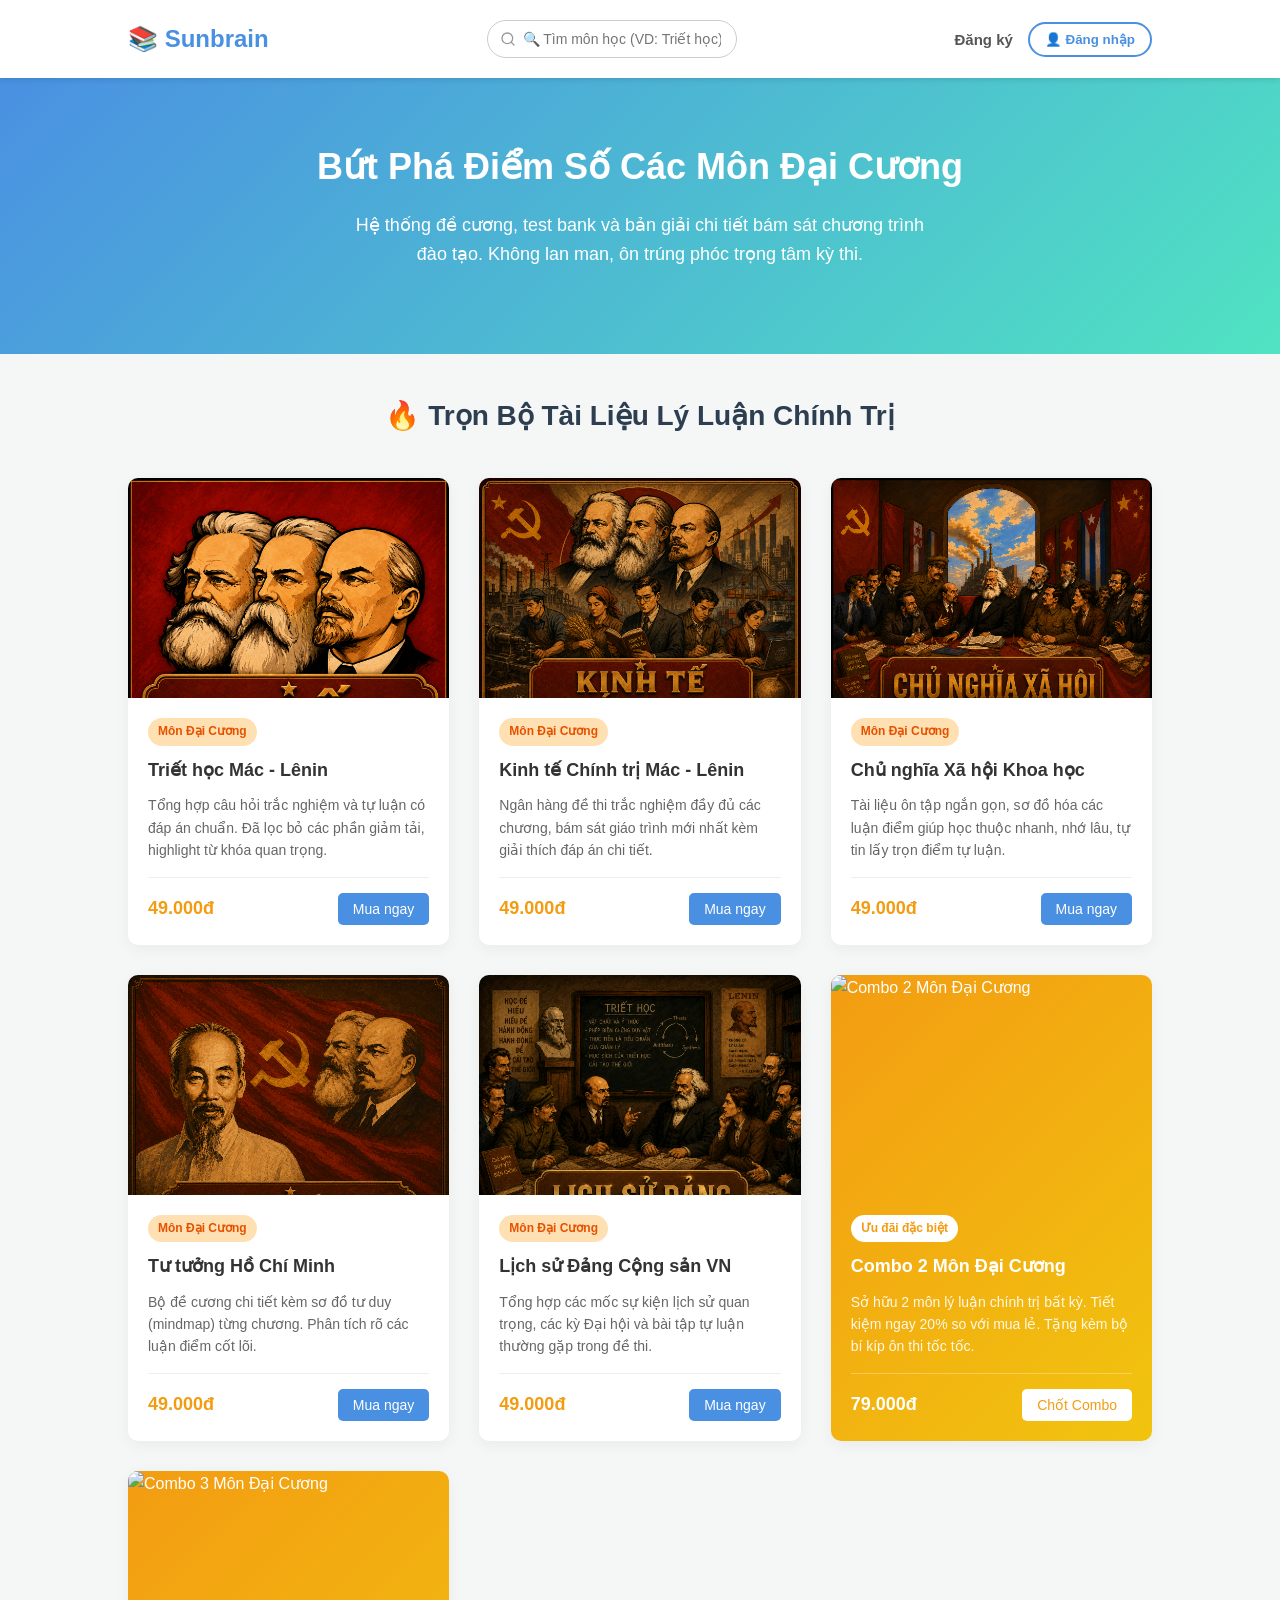
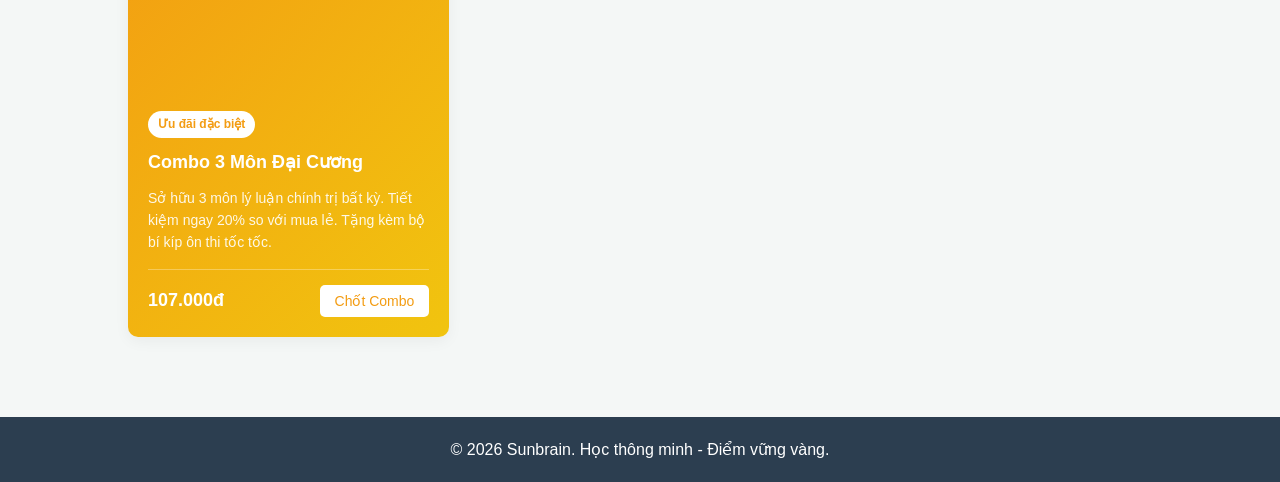
==== index.html @ c81eb206 "Rename html.html to index.html" ====
<!DOCTYPE html>
<html lang="vi">
<head>
    <meta charset="UTF-8">
    <meta name="viewport" content="width=device-width, initial-scale=1.0">
    <title>Sunbrain - Kho Tài Liệu Môn Đại Cương</title>
    <!-- Liên kết đến file CSS -->
    <link rel="stylesheet" href="style.css">
</head>
<body>

    <header>
        
        <!-- 1. Logo -->
        <div class="logo">📚 Sunbrain</div>
        
        <!-- 2. Khung tìm kiếm -->
        <div class="search-container">
            <input type="text" id="searchInput" placeholder="🔍 Tìm môn học (VD: Triết học)...">
        </div>

        <!-- 3. Nhóm nút Đăng ký & Đăng nhập -->
        <div class="auth-actions" id="authActions">
            <button class="register-btn-header" onclick="openRegister()">Đăng ký</button>
            <button class="login-btn" onclick="openLoginModal()">👤 Đăng nhập</button>
        </div>
    </header>

    <section class="hero">
        <h1>Bứt Phá Điểm Số Các Môn Đại Cương</h1>
        <p>Hệ thống đề cương, test bank và bản giải chi tiết bám sát chương trình đào tạo. Không lan man, ôn trúng phóc trọng tâm kỳ thi.</p>
    </section>

    <div class="container">
        <h2 class="section-title">🔥 Trọn Bộ Tài Liệu Lý Luận Chính Trị</h2>
        
        <div class="grid">
            <!-- Sản phẩm 1 -->
            <div class="card">
                <div class="card-img"><img src="triết.png" alt="Triết học Mác - Lênin"></div>
                <div class="card-content">
                    <span class="tag">Môn Đại Cương</span>
                    <h3 class="card-title">Triết học Mác - Lênin</h3>
                    <p class="card-desc">Tổng hợp câu hỏi trắc nghiệm và tự luận có đáp án chuẩn. Đã lọc bỏ các phần giảm tải, highlight từ khóa quan trọng.</p>
                    <div class="price-row">
                        <span class="price">49.000đ</span>
                        <button class="buy-btn" onclick="thanhToan('Triết học')">Mua ngay</button>
                    </div>
                </div>
            </div>

            <!-- Sản phẩm 2 -->
            <div class="card">
                <div class="card-img"><img src="ktct.png" alt="Kinh tế Chính trị Mác - Lênin"></div>
                <div class="card-content">
                    <span class="tag">Môn Đại Cương</span>
                    <h3 class="card-title">Kinh tế Chính trị Mác - Lênin</h3>
                    <p class="card-desc">Ngân hàng đề thi trắc nghiệm đầy đủ các chương, bám sát giáo trình mới nhất kèm giải thích đáp án chi tiết.</p>
                    <div class="price-row">
                        <span class="price">49.000đ</span>
                        <button class="buy-btn" onclick="thanhToan('Kinh tế Chính trị')">Mua ngay</button>
                    </div>
                </div>
            </div>

            <!-- Sản phẩm 3 -->
            <div class="card">
                <div class="card-img"><img src="CNXH.png" alt="Chủ nghĩa Xã hội Khoa học"></div>
                <div class="card-content">
                    <span class="tag">Môn Đại Cương</span>
                    <h3 class="card-title">Chủ nghĩa Xã hội Khoa học</h3>
                    <p class="card-desc">Tài liệu ôn tập ngắn gọn, sơ đồ hóa các luận điểm giúp học thuộc nhanh, nhớ lâu, tự tin lấy trọn điểm tự luận.</p>
                    <div class="price-row">
                        <span class="price">49.000đ</span>
                        <button class="buy-btn" onclick="thanhToan('Chủ nghĩa Xã hội Khoa học')">Mua ngay</button>
                    </div>
                </div>
            </div>

            <!-- Sản phẩm 4 -->
            <div class="card">
                <div class="card-img"><img src="tthcm.png" alt="Tư tưởng Hồ Chí Minh"></div>
                <div class="card-content">
                    <span class="tag">Môn Đại Cương</span>
                    <h3 class="card-title">Tư tưởng Hồ Chí Minh</h3>
                    <p class="card-desc">Bộ đề cương chi tiết kèm sơ đồ tư duy (mindmap) từng chương. Phân tích rõ các luận điểm cốt lõi.</p>
                    <div class="price-row">
                        <span class="price">49.000đ</span>
                        <button class="buy-btn" onclick="thanhToan('Tư tưởng Hồ Chí Minh')">Mua ngay</button>
                    </div>
                </div>
            </div>

            <!-- Sản phẩm 5 -->
            <div class="card">
                <div class="card-img"><img src="LSĐ.png" alt="Lịch sử Đảng Cộng sản VN"></div>
                <div class="card-content">
                    <span class="tag">Môn Đại Cương</span>
                    <h3 class="card-title">Lịch sử Đảng Cộng sản VN</h3>
                    <p class="card-desc">Tổng hợp các mốc sự kiện lịch sử quan trọng, các kỳ Đại hội và bài tập tự luận thường gặp trong đề thi.</p>
                    <div class="price-row">
                        <span class="price">49.000đ</span>
                        <button class="buy-btn" onclick="thanhToan('Lịch sử Đảng')">Mua ngay</button>
                    </div>
                </div>
            </div>
            
            <!-- Banner Khuyến mãi / Combo -->
            <div class="card" style="background: linear-gradient(135deg, #f39c12, #f1c40f); color: white;">
                <div class="card-img" style="background: transparent; color: white;"><img src="combo.png" alt="Combo 2 Môn Đại Cương"></div>
                <div class="card-content">
                    <span class="tag" style="background: white; color: #f39c12;">Ưu đãi đặc biệt</span>
                    <h3 class="card-title" style="color: white;">Combo 2 Môn Đại Cương</h3>
                    <p class="card-desc" style="color: rgba(255,255,255,0.9);">Sở hữu 2 môn lý luận chính trị bất kỳ. Tiết kiệm ngay 20% so với mua lẻ. Tặng kèm bộ bí kíp ôn thi tốc tốc.</p>
                    <div class="price-row" style="border-top-color: rgba(255,255,255,0.3);">
                        <span class="price" style="color: white;">79.000đ</span>
                        <button class="buy-btn" style="background: white; color: #f39c12;" onclick="thanhToan('Combo 2 Môn')">Chốt Combo</button>
                    </div>
                </div>
            </div>
            <div class="card" style="background: linear-gradient(135deg, #f39c12, #f1c40f); color: white;">
                <div class="card-img" style="background: transparent; color: white;"><img src="combo.png" alt="Combo 3 Môn Đại Cương"></div>
                <div class="card-content">
                    <span class="tag" style="background: white; color: #f39c12;">Ưu đãi đặc biệt</span>
                    <h3 class="card-title" style="color: white;">Combo 3 Môn Đại Cương</h3>
                    <p class="card-desc" style="color: rgba(255,255,255,0.9);">Sở hữu 3 môn lý luận chính trị bất kỳ. Tiết kiệm ngay 20% so với mua lẻ. Tặng kèm bộ bí kíp ôn thi tốc tốc.</p>
                    <div class="price-row" style="border-top-color: rgba(255,255,255,0.3);;">
                        <span class="price" style="color: white;">107.000đ</span>
                        <button class="buy-btn" style="background: white; color: #f39c12;" onclick="thanhToan('Combo 3 Môn')">Chốt Combo</button>
                    </div>
                </div>
            </div>
            
        </div>
    </div>
<!-- Giao diện Tài khoản người dùng (Mặc định ẩn) -->
    <div class="container" id="profileSection" style="display: none;">
        <h2 class="section-title">👤 Thông tin tài khoản</h2>
        <div class="profile-card">
            <h3>Xin chào, <span id="profileName"></span>!</h3>
            <p><strong>Email:</strong> <span id="profileEmail"></span></p>
            <hr>
            <h4>Lịch sử mua tài liệu</h4>
            <ul id="purchaseHistory">
                <li>Bạn chưa mua tài liệu nào.</li>
            </ul>
            <button class="buy-btn" onclick="showHome()" style="margin-top: 20px;">⬅ Quay lại kho tài liệu</button>
        </div>
    </div>
<!-- (Phần trên giữ nguyên...) -->
    
    <footer>
        <p>© 2026 Sunbrain. Học thông minh - Điểm vững vàng.</p>
    </footer>

    <!-- ĐƯA TOÀN BỘ MODAL LÊN TRÊN THẺ SCRIPT -->
    <!-- Khung Modal Đăng nhập / Đăng ký -->
    <div id="loginModal" class="modal">
        <div class="modal-content">
            <span class="close-btn" onclick="closeLoginModal()">&times;</span>
            <h2 id="modalTitle">Đăng nhập hệ thống</h2>
            
            <!-- Form Đăng nhập -->
            <form id="loginForm">
                <div class="input-group">
                    <label>Email</label>
                    <input type="email" id="emailInput" placeholder="Nhập email..." required>
                </div>
                <div class="input-group">
                    <label>Mật khẩu</label>
                    <input type="password" id="passwordInput" placeholder="Nhập mật khẩu..." required>
                </div>
                <button type="submit" class="submit-btn">Đăng nhập</button>
                <p class="register-hint">Chưa có tài khoản? <a href="#" onclick="toggleAuthForms('register')">Đăng ký ngay</a></p>
            </form>

            <!-- Form Đăng ký (Mặc định ẩn) -->
            <form id="registerForm" style="display: none;">
                <div class="input-group">
                    <label>Họ và tên</label>
                    <input type="text" id="regNameInput" placeholder="Nhập họ tên..." required>
                </div>
                <div class="input-group">
                    <label>Email</label>
                    <input type="email" id="regEmailInput" placeholder="Nhập email..." required>
                </div>
                <div class="input-group">
                    <label>Mật khẩu</label>
                    <input type="password" id="regPasswordInput" placeholder="Nhập mật khẩu..." required>
                </div>
                <button type="submit" class="submit-btn" style="background-color: #27ae60;">Đăng ký Tài khoản</button>
                <p class="register-hint">Đã có tài khoản? <a href="#" onclick="toggleAuthForms('login')">Đăng nhập ngay</a></p>
            </form>
        </div>
    </div>

    <!-- LIÊN KẾT JS PHẢI NẰM CUỐI CÙNG -->
    <script src="script.js"></script>

</body>
</html>
---- style.css ----
:root {
    --primary-color: #4a90e2;
    --secondary-color: #f39c12;
    --text-color: #333;
    --bg-color: #f4f7f6;
}

* { 
    box-sizing: border-box; 
    margin: 0; 
    padding: 0; 
    font-family: 'Segoe UI', Tahoma, Geneva, Verdana, sans-serif; 
}

body { 
    background-color: var(--bg-color); 
    color: var(--text-color); 
    line-height: 1.6; 
}

/* Header */
header { 
    background-color: white; 
    padding: 20px 10%; 
    display: flex; 
    justify-content: space-between; 
    align-items: center; 
    box-shadow: 0 2px 5px rgba(0,0,0,0.1); 
    position: sticky; 
    top: 0; 
    z-index: 100; 
}

.logo { 
    font-size: 24px; 
    font-weight: bold; 
    color: var(--primary-color); 
    display: flex; 
    align-items: center; 
    gap: 10px; 
}

.search-btn { 
    background-color: var(--primary-color); 
    color: white; 
    border: none; 
    padding: 10px 20px; 
    border-radius: 5px; 
    cursor: pointer; 
    font-weight: bold; 
}

/* Hero Section */
.hero { 
    text-align: center; 
    padding: 60px 20px; 
    background: linear-gradient(135deg, #4a90e2, #50e3c2); 
    color: white; 
}

.hero h1 { 
    font-size: 36px; 
    margin-bottom: 15px; 
}

.hero p { 
    font-size: 18px; 
    margin-bottom: 25px; 
    max-width: 600px; 
    margin-inline: auto; 
}

/* Product Section */
.container { 
    padding: 40px 10%; 
}

.section-title { 
    text-align: center; 
    margin-bottom: 40px; 
    font-size: 28px; 
    color: #2c3e50; 
}

.grid { 
    display: grid; 
    grid-template-columns: repeat(auto-fit, minmax(300px, 1fr)); 
    gap: 30px; 
}

/* Product Card */
.card { 
    background: white; 
    border-radius: 10px; 
    overflow: hidden; 
    box-shadow: 0 4px 15px rgba(0,0,0,0.05); 
    transition: transform 0.3s ease; 
    display: flex; 
    flex-direction: column; 
}

.card:hover { 
    transform: translateY(-5px); 
    box-shadow: 0 8px 25px rgba(0,0,0,0.1); 
}

/* Card Image Container */
.card-img { 
    background-color: #e9ecef; 
    height: 220px; /* Tăng chiều cao một chút để ảnh bìa sách nhìn cân đối hơn */
    width: 100%;
    display: flex; 
    align-items: center; 
    justify-content: center; 
    overflow: hidden; /* Bắt buộc: Giấu đi phần ảnh bị tràn ra ngoài khung */
}

/* Image styling inside the container */
.card-img img {
    width: 100%;
    height: 100%;
    object-fit: cover; /* Đảm bảo ảnh lấp đầy khung mà không bị méo */
    object-position: center top; /* Giữ lại phần nửa trên của ảnh (thường chứa tiêu đề sách) */
    transition: transform 0.3s ease; /* Thêm hiệu ứng zoom nhẹ khi hover cho đẹp mắt */
}

/* Optional: Thêm hiệu ứng zoom ảnh khi trỏ chuột vào card */
.card:hover .card-img img {
    transform: scale(1.05);
}

.card-content { 
    padding: 20px; 
    flex-grow: 1; 
    display: flex; 
    flex-direction: column; 
}

.tag { 
    display: inline-block; 
    padding: 4px 10px; 
    background: #ffe0b2; 
    color: #e65100; 
    border-radius: 20px; 
    font-size: 12px; 
    font-weight: bold; 
    margin-bottom: 10px; 
    align-self: flex-start; 
}

.card-title { 
    font-size: 18px; 
    font-weight: bold; 
    margin-bottom: 10px; 
}

.card-desc { 
    font-size: 14px; 
    color: #666; 
    margin-bottom: 15px; 
    flex-grow: 1; 
}

.price-row { 
    display: flex; 
    justify-content: space-between; 
    align-items: center; 
    border-top: 1px solid #eee; 
    padding-top: 15px; 
}

.price { 
    font-size: 18px; 
    font-weight: bold; 
    color: var(--secondary-color); 
}

.buy-btn { 
    background-color: var(--primary-color); 
    color: white; 
    text-decoration: none; 
    padding: 8px 15px; 
    border-radius: 5px; 
    font-size: 14px; 
    border: none; 
    cursor: pointer; 
    transition: background 0.3s; 
}

.buy-btn:hover { 
    background-color: #357abd; 
}

/* Styling cho thanh tìm kiếm */
.search-container input {
    padding: 10px 15px 10px 35px;
    border: 1px solid #ccc;
    border-radius: 25px;
    outline: none;
    width: 250px;
    font-size: 14px;
    transition: all 0.3s ease;
    /* Thêm icon kính lúp vào background của input */
    background: url('data:image/svg+xml;utf8,<svg xmlns="http://www.w3.org/2000/svg" width="16" height="16" viewBox="0 0 24 24" fill="none" stroke="%23999" stroke-width="2" stroke-linecap="round" stroke-linejoin="round"><circle cx="11" cy="11" r="8"></circle><line x1="21" y1="21" x2="16.65" y2="16.65"></line></svg>') no-repeat 12px center;
    background-color: white;
}

.search-container input:focus {
    border-color: var(--primary-color);
    box-shadow: 0 0 8px rgba(74, 144, 226, 0.3);
    width: 300px; /* Hiệu ứng mở rộng nhẹ khi click vào */
}

/* Class để ẩn thẻ sản phẩm khi bị lọc */
.card.hidden {
    display: none !important;
}
/* Nút Đăng nhập trên Header */
.login-btn {
    background: transparent;
    color: var(--primary-color);
    border: 2px solid var(--primary-color);
    padding: 8px 15px;
    border-radius: 20px;
    cursor: pointer;
    font-weight: bold;
    transition: 0.3s;
}

.login-btn:hover {
    background: var(--primary-color);
    color: white;
}

/* Lớp phủ Modal */
.modal {
    display: none; /* Mặc định ẩn */
    position: fixed;
    z-index: 1000;
    left: 0;
    top: 0;
    width: 100%;
    height: 100%;
    background-color: rgba(0, 0, 0, 0.5); /* Nền tối mờ */
    align-items: center;
    justify-content: center;
}

/* Nội dung form Đăng nhập */
.modal-content {
    background-color: white;
    padding: 30px;
    border-radius: 10px;
    width: 350px;
    box-shadow: 0 5px 15px rgba(0,0,0,0.3);
    position: relative;
    animation: fadeIn 0.3s ease-in-out;
}

@keyframes fadeIn {
    from { opacity: 0; transform: translateY(-20px); }
    to { opacity: 1; transform: translateY(0); }
}

/* Nút X đóng cửa sổ */
.close-btn {
    position: absolute;
    top: 10px;
    right: 15px;
    font-size: 24px;
    cursor: pointer;
    color: #888;
}

.close-btn:hover { color: #333; }

/* Các trường nhập liệu */
.input-group { margin-bottom: 15px; }
.input-group label { display: block; margin-bottom: 5px; font-size: 14px; font-weight: bold; }
.input-group input { width: 100%; padding: 10px; border: 1px solid #ccc; border-radius: 5px; }
.submit-btn { width: 100%; background: var(--primary-color); color: white; padding: 10px; border: none; border-radius: 5px; cursor: pointer; font-weight: bold; margin-top: 10px; }
.register-hint { text-align: center; margin-top: 15px; font-size: 14px; }

/* Nhóm 2 nút tài khoản đi chung với nhau */
.auth-actions {
    display: flex;
    gap: 15px; /* Khoảng cách giữa 2 nút */
    align-items: center;
}

/* Giao diện nút Đăng ký trên Header */
.register-btn-header {
    background: transparent;
    color: #555;
    border: none;
    font-weight: bold;
    cursor: pointer;
    font-size: 15px;
    transition: 0.3s;
}

.register-btn-header:hover {
    color: var(--primary-color);
}
/* Giao diện Trang cá nhân */
.profile-card {
    background: white;
    padding: 30px;
    border-radius: 10px;
    box-shadow: 0 4px 15px rgba(0,0,0,0.05);
    max-width: 600px;
    margin: 0 auto; /* Căn giữa màn hình */
}

.profile-card h3 {
    color: var(--primary-color);
    margin-bottom: 10px;
}

.profile-card hr {
    margin: 20px 0;
    border: 0;
    border-top: 1px solid #eee;
}

.profile-card h4 {
    margin-bottom: 15px;
    color: #2c3e50;
}

#purchaseHistory {
    list-style-type: none;
    padding-left: 0;
}

#purchaseHistory li {
    padding: 12px;
    background: #f9f9f9;
    border-left: 4px solid var(--secondary-color);
    margin-bottom: 10px;
    border-radius: 4px;
}
/* Footer */
footer { 
    text-align: center; 
    padding: 20px; 
    background: #2c3e50; 
    color: white; 
    margin-top: 40px; 
}
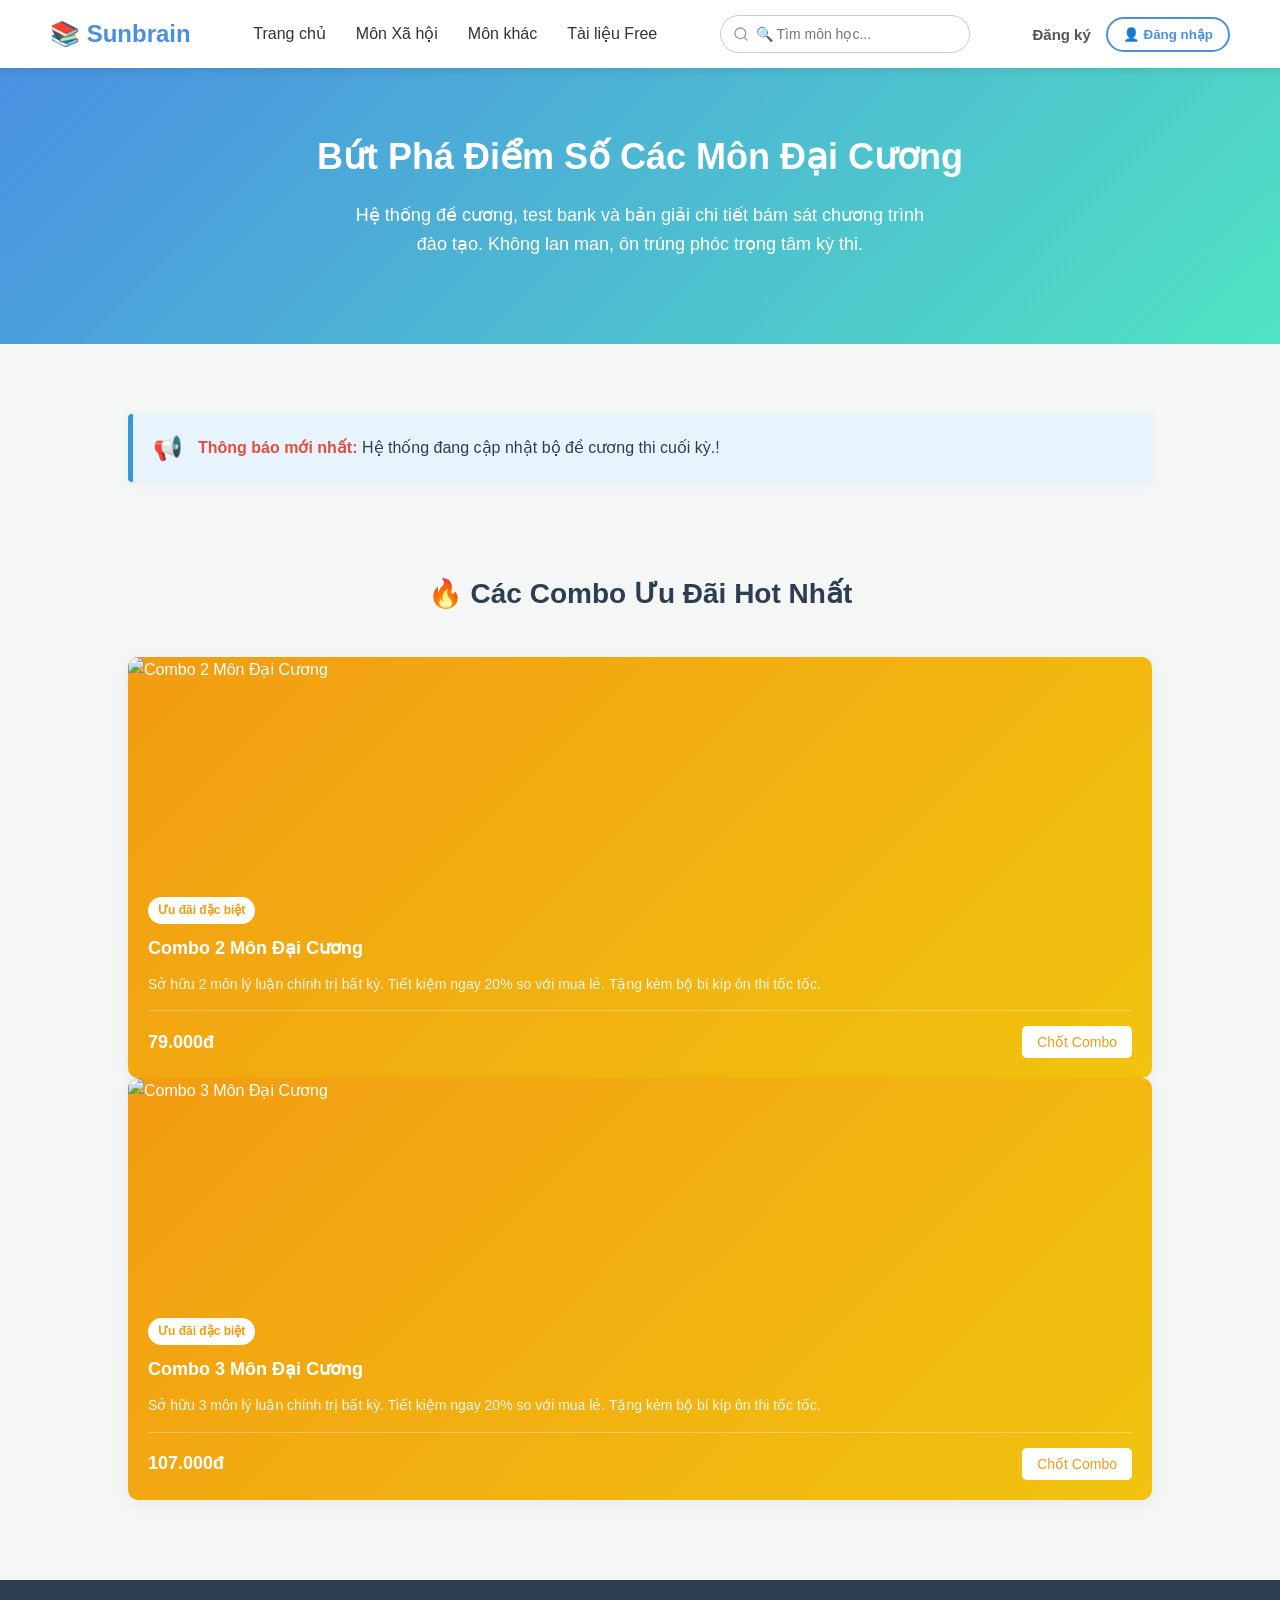
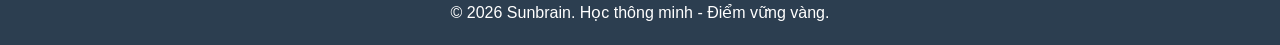
==== commit 44d69451: "Add files via upload" ====
--- a/index.html
+++ b/index.html
@@ -4,136 +4,195 @@
     <meta charset="UTF-8">
     <meta name="viewport" content="width=device-width, initial-scale=1.0">
     <title>Sunbrain - Kho Tài Liệu Môn Đại Cương</title>
-    <!-- Liên kết đến file CSS -->
     <link rel="stylesheet" href="style.css">
 </head>
 <body>
 
-    <header>
+    <!-- ========================================== -->
+    <!-- THANH ĐIỀU HƯỚNG (NAVBAR) -->
+    <!-- ========================================== -->
+    <nav class="navbar">
+        <div class="nav-logo" style="cursor: pointer;" onclick="showSection('homeSection')">
+            <h2 style="color: var(--primary-color, #2e8b57); margin: 0;">📚 Sunbrain</h2>
+        </div>
         
-        <!-- 1. Logo -->
-        <div class="logo">📚 Sunbrain</div>
-        
-        <!-- 2. Khung tìm kiếm -->
+        <ul class="nav-links">
+            <li><a href="#" onclick="showSection('homeSection')">Trang chủ</a></li>
+            <li><a href="#" onclick="showSection('socialSection')">Môn Xã hội</a></li>
+            <li><a href="#" onclick="showSection('otherSection')">Môn khác</a></li>
+            <li><a href="#" onclick="showSection('freeSection')">Tài liệu Free</a></li>
+        </ul>
+
         <div class="search-container">
-            <input type="text" id="searchInput" placeholder="🔍 Tìm môn học (VD: Triết học)...">
-        </div>
-
-        <!-- 3. Nhóm nút Đăng ký & Đăng nhập -->
+            <input type="text" id="searchInput" placeholder="🔍 Tìm môn học...">
+        </div>
+
         <div class="auth-actions" id="authActions">
             <button class="register-btn-header" onclick="openRegister()">Đăng ký</button>
             <button class="login-btn" onclick="openLoginModal()">👤 Đăng nhập</button>
         </div>
-    </header>
-
-    <section class="hero">
-        <h1>Bứt Phá Điểm Số Các Môn Đại Cương</h1>
-        <p>Hệ thống đề cương, test bank và bản giải chi tiết bám sát chương trình đào tạo. Không lan man, ôn trúng phóc trọng tâm kỳ thi.</p>
-    </section>
-
-    <div class="container">
-        <h2 class="section-title">🔥 Trọn Bộ Tài Liệu Lý Luận Chính Trị</h2>
-        
-        <div class="grid">
-            <!-- Sản phẩm 1 -->
-            <div class="card">
-                <div class="card-img"><img src="triết.png" alt="Triết học Mác - Lênin"></div>
-                <div class="card-content">
-                    <span class="tag">Môn Đại Cương</span>
-                    <h3 class="card-title">Triết học Mác - Lênin</h3>
-                    <p class="card-desc">Tổng hợp câu hỏi trắc nghiệm và tự luận có đáp án chuẩn. Đã lọc bỏ các phần giảm tải, highlight từ khóa quan trọng.</p>
-                    <div class="price-row">
-                        <span class="price">49.000đ</span>
-                        <button class="buy-btn" onclick="thanhToan('Triết học')">Mua ngay</button>
-                    </div>
+    </nav>
+
+    <!-- ========================================== -->
+    <!-- 1. TRANG CHỦ -->
+    <!-- ========================================== -->
+    <!-- ========================================== -->
+    <!-- 1. TRANG CHỦ -->
+    <!-- ========================================== -->
+    <div id="homeSection">
+        <section class="hero">
+            <h1>Bứt Phá Điểm Số Các Môn Đại Cương</h1>
+            <p>Hệ thống đề cương, test bank và bản giải chi tiết bám sát chương trình đào tạo. Không lan man, ôn trúng phóc trọng tâm kỳ thi.</p>
+        </section>
+
+        <!-- ========================================== -->
+        <!-- KHU VỰC THÔNG BÁO (BẠN SỬA NỘI DUNG Ở ĐÂY SAU) -->
+        <!-- ========================================== -->
+        <div class="container">
+            <div class="announcement-box">
+                <div class="announcement-icon">📢</div>
+                <div class="announcement-text">
+                    <strong>Thông báo mới nhất:</strong> Hệ thống đang cập nhật bộ đề cương thi cuối kỳ.!
                 </div>
             </div>
-
-            <!-- Sản phẩm 2 -->
-            <div class="card">
-                <div class="card-img"><img src="ktct.png" alt="Kinh tế Chính trị Mác - Lênin"></div>
-                <div class="card-content">
-                    <span class="tag">Môn Đại Cương</span>
-                    <h3 class="card-title">Kinh tế Chính trị Mác - Lênin</h3>
-                    <p class="card-desc">Ngân hàng đề thi trắc nghiệm đầy đủ các chương, bám sát giáo trình mới nhất kèm giải thích đáp án chi tiết.</p>
-                    <div class="price-row">
-                        <span class="price">49.000đ</span>
-                        <button class="buy-btn" onclick="thanhToan('Kinh tế Chính trị')">Mua ngay</button>
+        </div>
+        <!-- ========================================== -->
+
+        <div class="container">
+            <h2 class="section-title">🔥 Các Combo Ưu Đãi Hot Nhất</h2>
+                <!-- Banner Khuyến mãi / Combo -->
+                <div class="card" style="background: linear-gradient(135deg, #f39c12, #f1c40f); color: white;">
+                    <div class="card-img" style="background: transparent; color: white;"><img src="combo.png" alt="Combo 2 Môn Đại Cương"></div>
+                    <div class="card-content">
+                        <span class="tag" style="background: white; color: #f39c12;">Ưu đãi đặc biệt</span>
+                        <h3 class="card-title" style="color: white;">Combo 2 Môn Đại Cương</h3>
+                        <p class="card-desc" style="color: rgba(255,255,255,0.9);">Sở hữu 2 môn lý luận chính trị bất kỳ. Tiết kiệm ngay 20% so với mua lẻ. Tặng kèm bộ bí kíp ôn thi tốc tốc.</p>
+                        <div class="price-row" style="border-top-color: rgba(255,255,255,0.3);">
+                            <span class="price" style="color: white;">79.000đ</span>
+                            <button class="buy-btn" style="background: white; color: #f39c12;" onclick="thanhToan('Combo 2 Môn')">Chốt Combo</button>
+                        </div>
+                    </div>
+                </div>
+                
+                <div class="card" style="background: linear-gradient(135deg, #f39c12, #f1c40f); color: white;">
+                    <div class="card-img" style="background: transparent; color: white;"><img src="combo.png" alt="Combo 3 Môn Đại Cương"></div>
+                    <div class="card-content">
+                        <span class="tag" style="background: white; color: #f39c12;">Ưu đãi đặc biệt</span>
+                        <h3 class="card-title" style="color: white;">Combo 3 Môn Đại Cương</h3>
+                        <p class="card-desc" style="color: rgba(255,255,255,0.9);">Sở hữu 3 môn lý luận chính trị bất kỳ. Tiết kiệm ngay 20% so với mua lẻ. Tặng kèm bộ bí kíp ôn thi tốc tốc.</p>
+                        <div class="price-row" style="border-top-color: rgba(255,255,255,0.3);">
+                            <span class="price" style="color: white;">107.000đ</span>
+                            <button class="buy-btn" style="background: white; color: #f39c12;" onclick="thanhToan('Combo 3 Môn')">Chốt Combo</button>
+                        </div>
                     </div>
                 </div>
             </div>
-
-            <!-- Sản phẩm 3 -->
-            <div class="card">
-                <div class="card-img"><img src="CNXH.png" alt="Chủ nghĩa Xã hội Khoa học"></div>
-                <div class="card-content">
-                    <span class="tag">Môn Đại Cương</span>
-                    <h3 class="card-title">Chủ nghĩa Xã hội Khoa học</h3>
-                    <p class="card-desc">Tài liệu ôn tập ngắn gọn, sơ đồ hóa các luận điểm giúp học thuộc nhanh, nhớ lâu, tự tin lấy trọn điểm tự luận.</p>
-                    <div class="price-row">
-                        <span class="price">49.000đ</span>
-                        <button class="buy-btn" onclick="thanhToan('Chủ nghĩa Xã hội Khoa học')">Mua ngay</button>
+        </div>
+    </div>
+
+    <!-- ========================================== -->
+    <!-- 2. TRANG MÔN XÃ HỘI -->
+    <!-- ========================================== -->
+    <div id="socialSection" style="display: none;">
+        <div class="container">
+            <h2 class="section-title">📚 Trọn Bộ Tài Liệu Lý Luận Chính Trị</h2>
+            <div class="grid">
+                <!-- Sản phẩm 1 -->
+                <div class="card">
+                    <div class="card-img"><img src="triết.png" alt="Triết học Mác - Lênin"></div>
+                    <div class="card-content">
+                        <span class="tag">Môn Đại Cương</span>
+                        <h3 class="card-title">Triết học Mác - Lênin</h3>
+                        <p class="card-desc">Tổng hợp câu hỏi trắc nghiệm và tự luận có đáp án chuẩn. Đã lọc bỏ các phần giảm tải, highlight từ khóa quan trọng.</p>
+                        <div class="price-row">
+                            <span class="price">49.000đ</span>
+                            <button class="buy-btn" onclick="thanhToan('Triết học')">Mua ngay</button>
+                        </div>
+                    </div>
+                </div>
+
+                <!-- Sản phẩm 2 -->
+                <div class="card">
+                    <div class="card-img"><img src="ktct.png" alt="Kinh tế Chính trị Mác - Lênin"></div>
+                    <div class="card-content">
+                        <span class="tag">Môn Đại Cương</span>
+                        <h3 class="card-title">Kinh tế Chính trị Mác - Lênin</h3>
+                        <p class="card-desc">Ngân hàng đề thi trắc nghiệm đầy đủ các chương, bám sát giáo trình mới nhất kèm giải thích đáp án chi tiết.</p>
+                        <div class="price-row">
+                            <span class="price">49.000đ</span>
+                            <button class="buy-btn" onclick="thanhToan('Kinh tế Chính trị')">Mua ngay</button>
+                        </div>
+                    </div>
+                </div>
+
+                <!-- Sản phẩm 3 -->
+                <div class="card">
+                    <div class="card-img"><img src="CNXH.png" alt="Chủ nghĩa Xã hội Khoa học"></div>
+                    <div class="card-content">
+                        <span class="tag">Môn Đại Cương</span>
+                        <h3 class="card-title">Chủ nghĩa Xã hội Khoa học</h3>
+                        <p class="card-desc">Tài liệu ôn tập ngắn gọn, sơ đồ hóa các luận điểm giúp học thuộc nhanh, nhớ lâu, tự tin lấy trọn điểm tự luận.</p>
+                        <div class="price-row">
+                            <span class="price">49.000đ</span>
+                            <button class="buy-btn" onclick="thanhToan('Chủ nghĩa Xã hội Khoa học')">Mua ngay</button>
+                        </div>
+                    </div>
+                </div>
+
+                <!-- Sản phẩm 4 -->
+                <div class="card">
+                    <div class="card-img"><img src="tthcm.png" alt="Tư tưởng Hồ Chí Minh"></div>
+                    <div class="card-content">
+                        <span class="tag">Môn Đại Cương</span>
+                        <h3 class="card-title">Tư tưởng Hồ Chí Minh</h3>
+                        <p class="card-desc">Bộ đề cương chi tiết kèm sơ đồ tư duy (mindmap) từng chương. Phân tích rõ các luận điểm cốt lõi.</p>
+                        <div class="price-row">
+                            <span class="price">49.000đ</span>
+                            <button class="buy-btn" onclick="thanhToan('Tư tưởng Hồ Chí Minh')">Mua ngay</button>
+                        </div>
+                    </div>
+                </div>
+
+                <!-- Sản phẩm 5 -->
+                <div class="card">
+                    <div class="card-img"><img src="LSĐ.png" alt="Lịch sử Đảng Cộng sản VN"></div>
+                    <div class="card-content">
+                        <span class="tag">Môn Đại Cương</span>
+                        <h3 class="card-title">Lịch sử Đảng Cộng sản VN</h3>
+                        <p class="card-desc">Tổng hợp các mốc sự kiện lịch sử quan trọng, các kỳ Đại hội và bài tập tự luận thường gặp trong đề thi.</p>
+                        <div class="price-row">
+                            <span class="price">49.000đ</span>
+                            <button class="buy-btn" onclick="thanhToan('Lịch sử Đảng')">Mua ngay</button>
+                        </div>
                     </div>
                 </div>
             </div>
-
-            <!-- Sản phẩm 4 -->
-            <div class="card">
-                <div class="card-img"><img src="tthcm.png" alt="Tư tưởng Hồ Chí Minh"></div>
-                <div class="card-content">
-                    <span class="tag">Môn Đại Cương</span>
-                    <h3 class="card-title">Tư tưởng Hồ Chí Minh</h3>
-                    <p class="card-desc">Bộ đề cương chi tiết kèm sơ đồ tư duy (mindmap) từng chương. Phân tích rõ các luận điểm cốt lõi.</p>
-                    <div class="price-row">
-                        <span class="price">49.000đ</span>
-                        <button class="buy-btn" onclick="thanhToan('Tư tưởng Hồ Chí Minh')">Mua ngay</button>
-                    </div>
-                </div>
-            </div>
-
-            <!-- Sản phẩm 5 -->
-            <div class="card">
-                <div class="card-img"><img src="LSĐ.png" alt="Lịch sử Đảng Cộng sản VN"></div>
-                <div class="card-content">
-                    <span class="tag">Môn Đại Cương</span>
-                    <h3 class="card-title">Lịch sử Đảng Cộng sản VN</h3>
-                    <p class="card-desc">Tổng hợp các mốc sự kiện lịch sử quan trọng, các kỳ Đại hội và bài tập tự luận thường gặp trong đề thi.</p>
-                    <div class="price-row">
-                        <span class="price">49.000đ</span>
-                        <button class="buy-btn" onclick="thanhToan('Lịch sử Đảng')">Mua ngay</button>
-                    </div>
-                </div>
-            </div>
-            
-            <!-- Banner Khuyến mãi / Combo -->
-            <div class="card" style="background: linear-gradient(135deg, #f39c12, #f1c40f); color: white;">
-                <div class="card-img" style="background: transparent; color: white;"><img src="combo.png" alt="Combo 2 Môn Đại Cương"></div>
-                <div class="card-content">
-                    <span class="tag" style="background: white; color: #f39c12;">Ưu đãi đặc biệt</span>
-                    <h3 class="card-title" style="color: white;">Combo 2 Môn Đại Cương</h3>
-                    <p class="card-desc" style="color: rgba(255,255,255,0.9);">Sở hữu 2 môn lý luận chính trị bất kỳ. Tiết kiệm ngay 20% so với mua lẻ. Tặng kèm bộ bí kíp ôn thi tốc tốc.</p>
-                    <div class="price-row" style="border-top-color: rgba(255,255,255,0.3);">
-                        <span class="price" style="color: white;">79.000đ</span>
-                        <button class="buy-btn" style="background: white; color: #f39c12;" onclick="thanhToan('Combo 2 Môn')">Chốt Combo</button>
-                    </div>
-                </div>
-            </div>
-            <div class="card" style="background: linear-gradient(135deg, #f39c12, #f1c40f); color: white;">
-                <div class="card-img" style="background: transparent; color: white;"><img src="combo.png" alt="Combo 3 Môn Đại Cương"></div>
-                <div class="card-content">
-                    <span class="tag" style="background: white; color: #f39c12;">Ưu đãi đặc biệt</span>
-                    <h3 class="card-title" style="color: white;">Combo 3 Môn Đại Cương</h3>
-                    <p class="card-desc" style="color: rgba(255,255,255,0.9);">Sở hữu 3 môn lý luận chính trị bất kỳ. Tiết kiệm ngay 20% so với mua lẻ. Tặng kèm bộ bí kíp ôn thi tốc tốc.</p>
-                    <div class="price-row" style="border-top-color: rgba(255,255,255,0.3);;">
-                        <span class="price" style="color: white;">107.000đ</span>
-                        <button class="buy-btn" style="background: white; color: #f39c12;" onclick="thanhToan('Combo 3 Môn')">Chốt Combo</button>
-                    </div>
-                </div>
-            </div>
-            
-        </div>
-    </div>
-<!-- Giao diện Tài khoản người dùng (Mặc định ẩn) -->
+        </div>
+    </div>
+
+    <!-- ========================================== -->
+    <!-- 3. TRANG MÔN KHÁC -->
+    <!-- ========================================== -->
+    <div id="otherSection" style="display: none;">
+        <div class="container" style="padding: 100px 20px; text-align: center;">
+            <h2>⏳ Các môn học khác</h2>
+            <p style="color: #666; margin-top: 15px;">Hệ thống đang cập nhật dữ liệu tài liệu cho khối môn này. Bạn quay lại sau nhé!</p>
+        </div>
+    </div>
+
+    <!-- ========================================== -->
+    <!-- 4. TRANG TÀI LIỆU FREE -->
+    <!-- ========================================== -->
+    <div id="freeSection" style="display: none;">
+        <div class="container" style="padding: 100px 20px; text-align: center;">
+            <h2>🎁 Tài liệu Miễn phí</h2>
+            <p style="color: #666; margin-top: 15px;">Các tài liệu ôn tập miễn phí sẽ sớm được tải lên đây để hỗ trợ các bạn ôn thi.</p>
+        </div>
+    </div>
+
+    <!-- ========================================== -->
+    <!-- GIAO DIỆN TÀI KHOẢN -->
+    <!-- ========================================== -->
     <div class="container" id="profileSection" style="display: none;">
         <h2 class="section-title">👤 Thông tin tài khoản</h2>
         <div class="profile-card">
@@ -144,23 +203,20 @@
             <ul id="purchaseHistory">
                 <li>Bạn chưa mua tài liệu nào.</li>
             </ul>
-            <button class="buy-btn" onclick="showHome()" style="margin-top: 20px;">⬅ Quay lại kho tài liệu</button>
-        </div>
-    </div>
-<!-- (Phần trên giữ nguyên...) -->
-    
+            <button class="buy-btn" onclick="showHome()" style="margin-top: 20px;">⬅ Quay lại Trang chủ</button>
+        </div>
+    </div>
+
     <footer>
         <p>© 2026 Sunbrain. Học thông minh - Điểm vững vàng.</p>
     </footer>
 
-    <!-- ĐƯA TOÀN BỘ MODAL LÊN TRÊN THẺ SCRIPT -->
     <!-- Khung Modal Đăng nhập / Đăng ký -->
     <div id="loginModal" class="modal">
         <div class="modal-content">
             <span class="close-btn" onclick="closeLoginModal()">&times;</span>
             <h2 id="modalTitle">Đăng nhập hệ thống</h2>
             
-            <!-- Form Đăng nhập -->
             <form id="loginForm">
                 <div class="input-group">
                     <label>Email</label>
@@ -174,7 +230,6 @@
                 <p class="register-hint">Chưa có tài khoản? <a href="#" onclick="toggleAuthForms('register')">Đăng ký ngay</a></p>
             </form>
 
-            <!-- Form Đăng ký (Mặc định ẩn) -->
             <form id="registerForm" style="display: none;">
                 <div class="input-group">
                     <label>Họ và tên</label>
@@ -194,8 +249,6 @@
         </div>
     </div>
 
-    <!-- LIÊN KẾT JS PHẢI NẰM CUỐI CÙNG -->
     <script src="script.js"></script>
-
 </body>
-</html>
+</html>
--- a/style.css
+++ b/style.css
@@ -340,6 +340,70 @@
     margin-bottom: 10px;
     border-radius: 4px;
 }
+/* ==========================================
+   CSS CHO THANH MENU
+   ========================================== */
+.navbar {
+    display: flex;
+    justify-content: space-between;
+    align-items: center;
+    padding: 15px 50px;
+    background-color: #ffffff;
+    box-shadow: 0 2px 10px rgba(0,0,0,0.1);
+    position: sticky; /* Giữ menu đứng im khi cuộn trang */
+    top: 0;
+    z-index: 1000;
+}
+
+.nav-links {
+    display: flex;
+    list-style: none;
+    gap: 30px;
+    margin: 0;
+    padding: 0;
+}
+
+.nav-links li a {
+    text-decoration: none;
+    color: #333;
+    font-weight: 500;
+    font-size: 16px;
+    transition: color 0.3s;
+}
+
+.nav-links li a:hover {
+    color: var(--primary-color, #2e8b57);
+}
+/* ==========================================
+   CSS CHO KHUNG THÔNG BÁO TRANG CHỦ
+   ========================================== */
+.announcement-box {
+    display: flex;
+    align-items: center;
+    background-color: #e8f4fd; /* Màu nền xanh nhạt dịu mắt */
+    border-left: 5px solid #3498db; /* Đường viền xanh đậm bên trái */
+    padding: 15px 20px;
+    margin-top: 30px;
+    margin-bottom: 10px;
+    border-radius: 4px;
+    box-shadow: 0 2px 8px rgba(0,0,0,0.05);
+}
+
+.announcement-icon {
+    font-size: 24px;
+    margin-right: 15px;
+}
+
+.announcement-text {
+    font-size: 16px;
+    color: #2c3e50;
+    line-height: 1.5;
+}
+
+/* Đổi màu chữ nhấn mạnh */
+.announcement-text strong {
+    color: #e74c3c; /* Màu đỏ nổi bật cho chữ "Thông báo" */
+}
 /* Footer */
 footer { 
     text-align: center; 
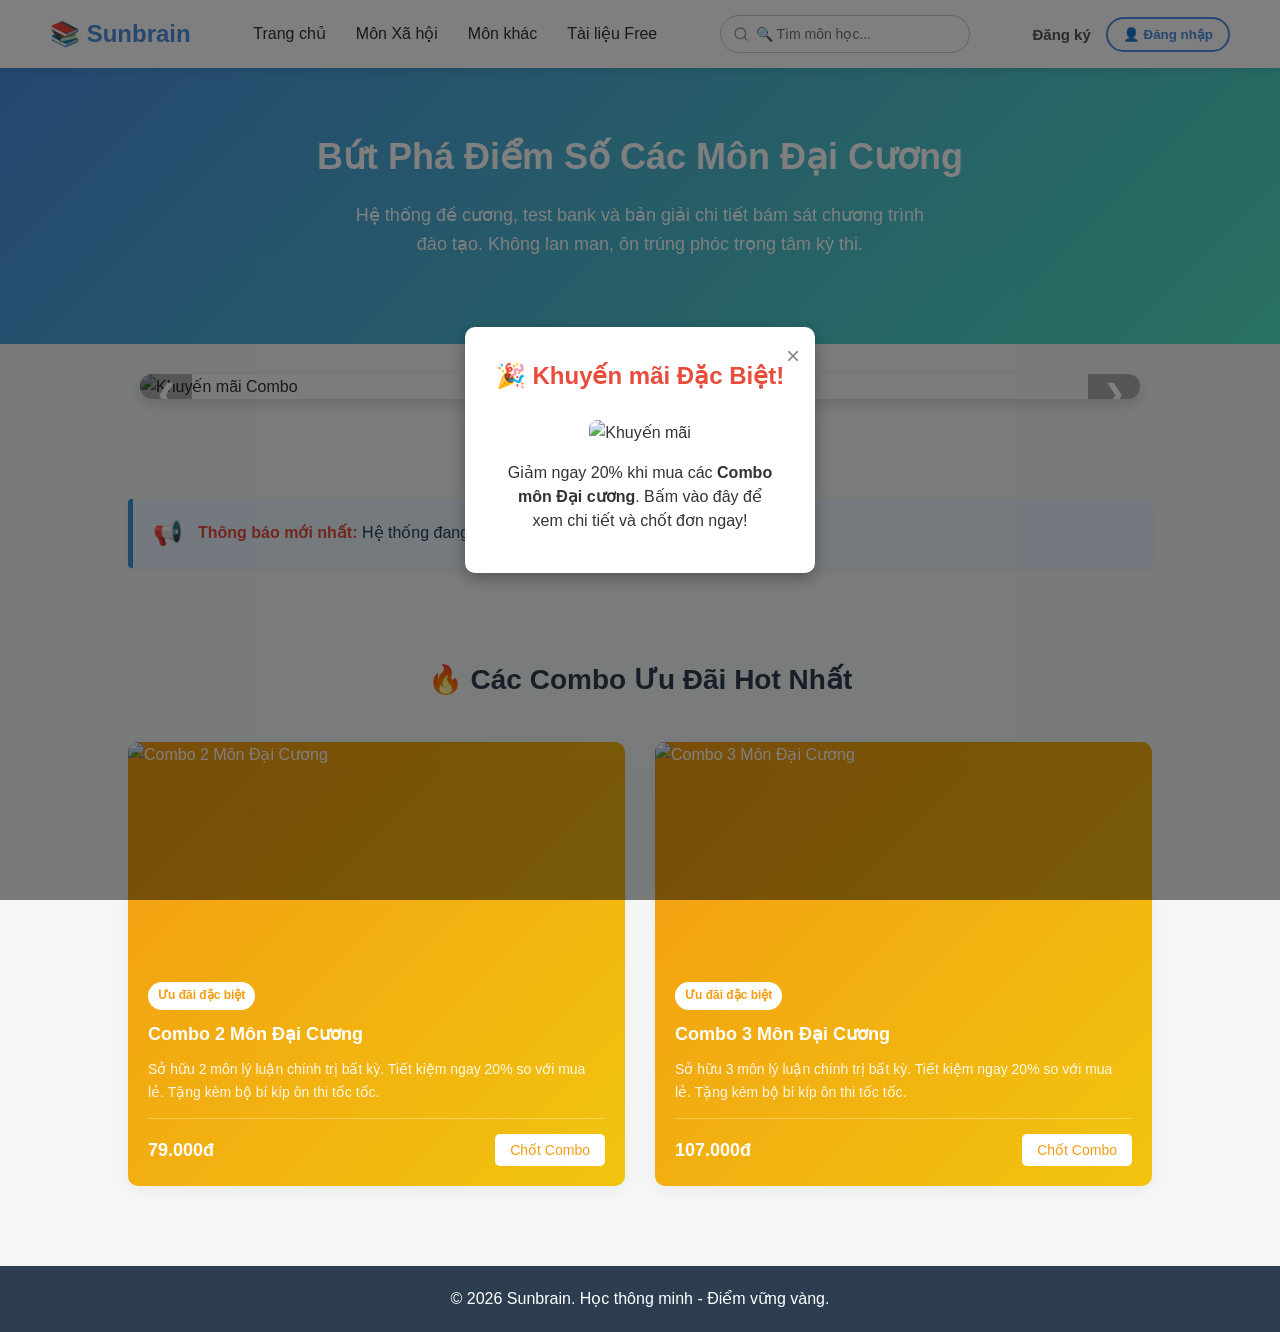
==== commit be1bf371: "Add files via upload" ====
--- a/index.html
+++ b/index.html
@@ -36,9 +36,6 @@
     <!-- ========================================== -->
     <!-- 1. TRANG CHỦ -->
     <!-- ========================================== -->
-    <!-- ========================================== -->
-    <!-- 1. TRANG CHỦ -->
-    <!-- ========================================== -->
     <div id="homeSection">
         <section class="hero">
             <h1>Bứt Phá Điểm Số Các Môn Đại Cương</h1>
@@ -46,13 +43,50 @@
         </section>
 
         <!-- ========================================== -->
-        <!-- KHU VỰC THÔNG BÁO (BẠN SỬA NỘI DUNG Ở ĐÂY SAU) -->
+        <!-- BANNER QUẢNG CÁO TỰ CHUYỂN (SLIDER) -->
+        <!-- ========================================== -->
+        <div class="slider-wrapper">
+            <!-- Nút điều hướng Trái/Phải -->
+            <button class="slider-btn prev-btn" onclick="changeSlide(-1)">&#10094;</button>
+            <button class="slider-btn next-btn" onclick="changeSlide(1)">&#10095;</button>
+
+            <!-- Các Khung ảnh (Slides) -->
+            <div class="slides-container">
+                <!-- Slide 1 (Bấm vào sẽ sang trang Môn Xã Hội) -->
+                <div class="slide fade" onclick="showSection('socialSection')">
+                    <img src="combo.png" alt="Khuyến mãi Combo">
+                    <div class="slide-text">Giảm 20% khi mua Combo 3 Môn Đại Cương</div>
+                </div>
+                
+                <!-- Slide 2 -->
+                <div class="slide fade" onclick="showSection('socialSection')">
+                    <img src="triết.png" alt="Triết học Mác Lênin">
+                    <div class="slide-text">Trọn bộ đề cương Triết học mới nhất 2026</div>
+                </div>
+                
+                <!-- Slide 3 (Bấm vào sẽ sang trang Free) -->
+                <div class="slide fade" onclick="showSection('freeSection')">
+                    <img src="LSĐ.png" alt="Tài liệu Free">
+                    <div class="slide-text">Khám phá kho tài liệu Miễn phí</div>
+                </div>
+            </div>
+
+            <!-- Các dấu chấm tròn nhỏ ở dưới đáy -->
+            <div class="slider-dots">
+                <span class="dot" onclick="currentSlide(0)"></span>
+                <span class="dot" onclick="currentSlide(1)"></span>
+                <span class="dot" onclick="currentSlide(2)"></span>
+            </div>
+        </div>
+
+        <!-- ========================================== -->
+        <!-- KHU VỰC THÔNG BÁO -->
         <!-- ========================================== -->
         <div class="container">
             <div class="announcement-box">
                 <div class="announcement-icon">📢</div>
                 <div class="announcement-text">
-                    <strong>Thông báo mới nhất:</strong> Hệ thống đang cập nhật bộ đề cương thi cuối kỳ.!
+                    <strong>Thông báo mới nhất:</strong> Hệ thống đang cập nhật bộ đề cương thi cuối kỳ!
                 </div>
             </div>
         </div>
@@ -61,32 +95,33 @@
         <div class="container">
             <h2 class="section-title">🔥 Các Combo Ưu Đãi Hot Nhất</h2>
                 <!-- Banner Khuyến mãi / Combo -->
-                <div class="card" style="background: linear-gradient(135deg, #f39c12, #f1c40f); color: white;">
-                    <div class="card-img" style="background: transparent; color: white;"><img src="combo.png" alt="Combo 2 Môn Đại Cương"></div>
-                    <div class="card-content">
-                        <span class="tag" style="background: white; color: #f39c12;">Ưu đãi đặc biệt</span>
-                        <h3 class="card-title" style="color: white;">Combo 2 Môn Đại Cương</h3>
-                        <p class="card-desc" style="color: rgba(255,255,255,0.9);">Sở hữu 2 môn lý luận chính trị bất kỳ. Tiết kiệm ngay 20% so với mua lẻ. Tặng kèm bộ bí kíp ôn thi tốc tốc.</p>
-                        <div class="price-row" style="border-top-color: rgba(255,255,255,0.3);">
-                            <span class="price" style="color: white;">79.000đ</span>
-                            <button class="buy-btn" style="background: white; color: #f39c12;" onclick="thanhToan('Combo 2 Môn')">Chốt Combo</button>
-                        </div>
-                    </div>
-                </div>
-                
-                <div class="card" style="background: linear-gradient(135deg, #f39c12, #f1c40f); color: white;">
-                    <div class="card-img" style="background: transparent; color: white;"><img src="combo.png" alt="Combo 3 Môn Đại Cương"></div>
-                    <div class="card-content">
-                        <span class="tag" style="background: white; color: #f39c12;">Ưu đãi đặc biệt</span>
-                        <h3 class="card-title" style="color: white;">Combo 3 Môn Đại Cương</h3>
-                        <p class="card-desc" style="color: rgba(255,255,255,0.9);">Sở hữu 3 môn lý luận chính trị bất kỳ. Tiết kiệm ngay 20% so với mua lẻ. Tặng kèm bộ bí kíp ôn thi tốc tốc.</p>
-                        <div class="price-row" style="border-top-color: rgba(255,255,255,0.3);">
-                            <span class="price" style="color: white;">107.000đ</span>
-                            <button class="buy-btn" style="background: white; color: #f39c12;" onclick="thanhToan('Combo 3 Môn')">Chốt Combo</button>
-                        </div>
-                    </div>
-                </div>
-            </div>
+                <div class="grid">
+                    <div class="card" style="background: linear-gradient(135deg, #f39c12, #f1c40f); color: white;">
+                        <div class="card-img" style="background: transparent; color: white;"><img src="combo.png" alt="Combo 2 Môn Đại Cương"></div>
+                        <div class="card-content">
+                            <span class="tag" style="background: white; color: #f39c12;">Ưu đãi đặc biệt</span>
+                            <h3 class="card-title" style="color: white;">Combo 2 Môn Đại Cương</h3>
+                            <p class="card-desc" style="color: rgba(255,255,255,0.9);">Sở hữu 2 môn lý luận chính trị bất kỳ. Tiết kiệm ngay 20% so với mua lẻ. Tặng kèm bộ bí kíp ôn thi tốc tốc.</p>
+                            <div class="price-row" style="border-top-color: rgba(255,255,255,0.3);">
+                                <span class="price" style="color: white;">79.000đ</span>
+                                <button class="buy-btn" style="background: white; color: #f39c12;" onclick="thanhToan('Combo 2 Môn')">Chốt Combo</button>
+                            </div>
+                        </div>
+                    </div>
+                    
+                    <div class="card" style="background: linear-gradient(135deg, #f39c12, #f1c40f); color: white;">
+                        <div class="card-img" style="background: transparent; color: white;"><img src="combo.png" alt="Combo 3 Môn Đại Cương"></div>
+                        <div class="card-content">
+                            <span class="tag" style="background: white; color: #f39c12;">Ưu đãi đặc biệt</span>
+                            <h3 class="card-title" style="color: white;">Combo 3 Môn Đại Cương</h3>
+                            <p class="card-desc" style="color: rgba(255,255,255,0.9);">Sở hữu 3 môn lý luận chính trị bất kỳ. Tiết kiệm ngay 20% so với mua lẻ. Tặng kèm bộ bí kíp ôn thi tốc tốc.</p>
+                            <div class="price-row" style="border-top-color: rgba(255,255,255,0.3);">
+                                <span class="price" style="color: white;">107.000đ</span>
+                                <button class="buy-btn" style="background: white; color: #f39c12;" onclick="thanhToan('Combo 3 Môn')">Chốt Combo</button>
+                            </div>
+                        </div>
+                    </div>
+                </div>
         </div>
     </div>
 
@@ -131,7 +166,7 @@
                     <div class="card-content">
                         <span class="tag">Môn Đại Cương</span>
                         <h3 class="card-title">Chủ nghĩa Xã hội Khoa học</h3>
-                        <p class="card-desc">Tài liệu ôn tập ngắn gọn, sơ đồ hóa các luận điểm giúp học thuộc nhanh, nhớ lâu, tự tin lấy trọn điểm tự luận.</p>
+                        <p class="card-desc">Tài liệu ôn tập ngắn gọn, sơ đồ hóa các luận điểm giúp học thuộc nhanh, nhớ lâu, tự tự tin lấy trọn điểm tự luận.</p>
                         <div class="price-row">
                             <span class="price">49.000đ</span>
                             <button class="buy-btn" onclick="thanhToan('Chủ nghĩa Xã hội Khoa học')">Mua ngay</button>
@@ -211,6 +246,22 @@
         <p>© 2026 Sunbrain. Học thông minh - Điểm vững vàng.</p>
     </footer>
 
+    <!-- ========================================== -->
+    <!-- KHUNG THÔNG BÁO POPUP KHI VỪA VÀO WEB -->
+    <!-- ========================================== -->
+    <div id="welcomePopup" class="modal">
+        <div class="modal-content" style="text-align: center; max-width: 450px;">
+            <span class="close-btn" onclick="closePopup()">&times;</span>
+            <h2 style="color: #e74c3c; margin-bottom: 15px;">🎉 Khuyến mãi Đặc Biệt!</h2>
+            <div style="cursor: pointer; padding: 10px;" onclick="goToPromo()">
+                <img src="combo.png" alt="Khuyến mãi" style="width: 100%; max-height: 200px; object-fit: cover; border-radius: 8px; margin-bottom: 15px;">
+                <p style="font-size: 16px; color: #333; line-height: 1.5;">
+                    Giảm ngay 20% khi mua các <strong>Combo môn Đại cương</strong>. Bấm vào đây để xem chi tiết và chốt đơn ngay!
+                </p>
+            </div>
+        </div>
+    </div>
+
     <!-- Khung Modal Đăng nhập / Đăng ký -->
     <div id="loginModal" class="modal">
         <div class="modal-content">
--- a/style.css
+++ b/style.css
@@ -18,39 +18,109 @@
     line-height: 1.6; 
 }
 
-/* Header */
-header { 
-    background-color: white; 
-    padding: 20px 10%; 
-    display: flex; 
-    justify-content: space-between; 
-    align-items: center; 
-    box-shadow: 0 2px 5px rgba(0,0,0,0.1); 
+/* ==========================================
+   THANH MENU (NAVBAR)
+   ========================================== */
+.navbar {
+    display: flex;
+    justify-content: space-between;
+    align-items: center;
+    padding: 15px 50px;
+    background-color: #ffffff;
+    box-shadow: 0 2px 10px rgba(0,0,0,0.1);
     position: sticky; 
-    top: 0; 
-    z-index: 100; 
-}
-
-.logo { 
-    font-size: 24px; 
-    font-weight: bold; 
-    color: var(--primary-color); 
-    display: flex; 
-    align-items: center; 
-    gap: 10px; 
-}
-
-.search-btn { 
-    background-color: var(--primary-color); 
-    color: white; 
-    border: none; 
-    padding: 10px 20px; 
-    border-radius: 5px; 
-    cursor: pointer; 
-    font-weight: bold; 
-}
-
-/* Hero Section */
+    top: 0;
+    z-index: 1000;
+}
+
+.nav-logo h2 {
+    font-size: 24px;
+    font-weight: bold;
+}
+
+.nav-links {
+    display: flex;
+    list-style: none;
+    gap: 30px;
+    margin: 0;
+    padding: 0;
+}
+
+.nav-links li a {
+    text-decoration: none;
+    color: #333;
+    font-weight: 500;
+    font-size: 16px;
+    transition: color 0.3s;
+}
+
+.nav-links li a:hover {
+    color: var(--primary-color);
+}
+
+/* ==========================================
+   TÌM KIẾM
+   ========================================== */
+.search-container input {
+    padding: 10px 15px 10px 35px;
+    border: 1px solid #ccc;
+    border-radius: 25px;
+    outline: none;
+    width: 250px;
+    font-size: 14px;
+    transition: all 0.3s ease;
+    background: url('data:image/svg+xml;utf8,<svg xmlns="http://www.w3.org/2000/svg" width="16" height="16" viewBox="0 0 24 24" fill="none" stroke="%23999" stroke-width="2" stroke-linecap="round" stroke-linejoin="round"><circle cx="11" cy="11" r="8"></circle><line x1="21" y1="21" x2="16.65" y2="16.65"></line></svg>') no-repeat 12px center;
+    background-color: white;
+}
+
+.search-container input:focus {
+    border-color: var(--primary-color);
+    box-shadow: 0 0 8px rgba(74, 144, 226, 0.3);
+    width: 300px;
+}
+
+/* ==========================================
+   NÚT ĐĂNG NHẬP / ĐĂNG KÝ HEADER
+   ========================================== */
+.auth-actions {
+    display: flex;
+    gap: 15px; 
+    align-items: center;
+}
+
+.login-btn {
+    background: transparent;
+    color: var(--primary-color);
+    border: 2px solid var(--primary-color);
+    padding: 8px 15px;
+    border-radius: 20px;
+    cursor: pointer;
+    font-weight: bold;
+    transition: 0.3s;
+}
+
+.login-btn:hover {
+    background: var(--primary-color);
+    color: white;
+}
+
+.register-btn-header {
+    background: transparent;
+    color: #555;
+    border: none;
+    font-weight: bold;
+    cursor: pointer;
+    font-size: 15px;
+    transition: 0.3s;
+}
+
+.register-btn-header:hover {
+    color: var(--primary-color);
+}
+
+/* ==========================================
+   TRANG CHỦ (HERO)
+   ========================================== */
 .hero { 
     text-align: center; 
     padding: 60px 20px; 
@@ -70,7 +140,136 @@
     margin-inline: auto; 
 }
 
-/* Product Section */
+/* ==========================================
+   BANNER SLIDER (TỰ ĐỘNG LẬT ẢNH)
+   ========================================== */
+.slider-wrapper {
+    max-width: 1000px;
+    position: relative;
+    margin: 30px auto;
+    border-radius: 12px;
+    overflow: hidden;
+    box-shadow: 0 5px 15px rgba(0,0,0,0.15);
+}
+
+.slide {
+    display: none; 
+    cursor: pointer;
+    position: relative;
+}
+
+.slide img {
+    width: 100%;
+    height: 400px; 
+    object-fit: contain; 
+    background-color: #f8f9fa;
+}
+
+.slider-btn {
+    cursor: pointer;
+    position: absolute;
+    top: 50%;
+    width: auto;
+    padding: 16px;
+    margin-top: -22px;
+    color: white;
+    font-weight: bold;
+    font-size: 24px;
+    transition: 0.3s;
+    border-radius: 0 3px 3px 0;
+    background-color: rgba(0,0,0,0.3);
+    border: none;
+    z-index: 10;
+}
+
+.next-btn {
+    right: 0;
+    border-radius: 3px 0 0 3px;
+}
+.prev-btn {
+    left: 0;
+}
+.slider-btn:hover {
+    background-color: rgba(0,0,0,0.8);
+}
+
+.slide-text {
+    position: absolute;
+    bottom: 30px;
+    left: 50%;
+    transform: translateX(-50%);
+    color: white;
+    background-color: rgba(0, 0, 0, 0.6);
+    padding: 10px 20px;
+    border-radius: 5px;
+    font-size: 18px;
+    font-weight: bold;
+}
+
+.slider-dots {
+    text-align: center;
+    position: absolute;
+    bottom: 10px;
+    width: 100%;
+}
+
+.dot {
+    cursor: pointer;
+    height: 12px;
+    width: 12px;
+    margin: 0 5px;
+    background-color: #bbb;
+    border-radius: 50%;
+    display: inline-block;
+    transition: background-color 0.3s ease;
+}
+
+.dot.active, .dot:hover {
+    background-color: var(--primary-color);
+}
+
+.fade {
+    animation-name: fadeEffect;
+    animation-duration: 1s;
+}
+@keyframes fadeEffect {
+    from {opacity: .4} 
+    to {opacity: 1}
+}
+
+/* ==========================================
+   KHUNG THÔNG BÁO (ANNOUNCEMENT)
+   ========================================== */
+.announcement-box {
+    display: flex;
+    align-items: center;
+    background-color: #e8f4fd; 
+    border-left: 5px solid #3498db; 
+    padding: 15px 20px;
+    margin-top: 30px;
+    margin-bottom: 10px;
+    border-radius: 4px;
+    box-shadow: 0 2px 8px rgba(0,0,0,0.05);
+}
+
+.announcement-icon {
+    font-size: 24px;
+    margin-right: 15px;
+}
+
+.announcement-text {
+    font-size: 16px;
+    color: #2c3e50;
+    line-height: 1.5;
+}
+
+.announcement-text strong {
+    color: #e74c3c; 
+}
+
+/* ==========================================
+   PHẦN SẢN PHẨM & CARD
+   ========================================== */
 .container { 
     padding: 40px 10%; 
 }
@@ -88,7 +287,6 @@
     gap: 30px; 
 }
 
-/* Product Card */
 .card { 
     background: white; 
     border-radius: 10px; 
@@ -104,27 +302,24 @@
     box-shadow: 0 8px 25px rgba(0,0,0,0.1); 
 }
 
-/* Card Image Container */
 .card-img { 
     background-color: #e9ecef; 
-    height: 220px; /* Tăng chiều cao một chút để ảnh bìa sách nhìn cân đối hơn */
+    height: 220px; 
     width: 100%;
     display: flex; 
     align-items: center; 
     justify-content: center; 
-    overflow: hidden; /* Bắt buộc: Giấu đi phần ảnh bị tràn ra ngoài khung */
-}
-
-/* Image styling inside the container */
+    overflow: hidden; 
+}
+
 .card-img img {
     width: 100%;
     height: 100%;
-    object-fit: cover; /* Đảm bảo ảnh lấp đầy khung mà không bị méo */
-    object-position: center top; /* Giữ lại phần nửa trên của ảnh (thường chứa tiêu đề sách) */
-    transition: transform 0.3s ease; /* Thêm hiệu ứng zoom nhẹ khi hover cho đẹp mắt */
-}
-
-/* Optional: Thêm hiệu ứng zoom ảnh khi trỏ chuột vào card */
+    object-fit: cover; 
+    object-position: center top; 
+    transition: transform 0.3s ease; 
+}
+
 .card:hover .card-img img {
     transform: scale(1.05);
 }
@@ -191,62 +386,26 @@
     background-color: #357abd; 
 }
 
-/* Styling cho thanh tìm kiếm */
-.search-container input {
-    padding: 10px 15px 10px 35px;
-    border: 1px solid #ccc;
-    border-radius: 25px;
-    outline: none;
-    width: 250px;
-    font-size: 14px;
-    transition: all 0.3s ease;
-    /* Thêm icon kính lúp vào background của input */
-    background: url('data:image/svg+xml;utf8,<svg xmlns="http://www.w3.org/2000/svg" width="16" height="16" viewBox="0 0 24 24" fill="none" stroke="%23999" stroke-width="2" stroke-linecap="round" stroke-linejoin="round"><circle cx="11" cy="11" r="8"></circle><line x1="21" y1="21" x2="16.65" y2="16.65"></line></svg>') no-repeat 12px center;
-    background-color: white;
-}
-
-.search-container input:focus {
-    border-color: var(--primary-color);
-    box-shadow: 0 0 8px rgba(74, 144, 226, 0.3);
-    width: 300px; /* Hiệu ứng mở rộng nhẹ khi click vào */
-}
-
-/* Class để ẩn thẻ sản phẩm khi bị lọc */
 .card.hidden {
     display: none !important;
 }
-/* Nút Đăng nhập trên Header */
-.login-btn {
-    background: transparent;
-    color: var(--primary-color);
-    border: 2px solid var(--primary-color);
-    padding: 8px 15px;
-    border-radius: 20px;
-    cursor: pointer;
-    font-weight: bold;
-    transition: 0.3s;
-}
-
-.login-btn:hover {
-    background: var(--primary-color);
-    color: white;
-}
-
-/* Lớp phủ Modal */
+
+/* ==========================================
+   MODAL (KHUNG ĐĂNG NHẬP / ĐĂNG KÝ / POPUP)
+   ========================================== */
 .modal {
-    display: none; /* Mặc định ẩn */
+    display: none; 
     position: fixed;
-    z-index: 1000;
+    z-index: 2000;
     left: 0;
     top: 0;
     width: 100%;
     height: 100%;
-    background-color: rgba(0, 0, 0, 0.5); /* Nền tối mờ */
+    background-color: rgba(0, 0, 0, 0.5); 
     align-items: center;
     justify-content: center;
 }
 
-/* Nội dung form Đăng nhập */
 .modal-content {
     background-color: white;
     padding: 30px;
@@ -262,7 +421,6 @@
     to { opacity: 1; transform: translateY(0); }
 }
 
-/* Nút X đóng cửa sổ */
 .close-btn {
     position: absolute;
     top: 10px;
@@ -274,42 +432,22 @@
 
 .close-btn:hover { color: #333; }
 
-/* Các trường nhập liệu */
 .input-group { margin-bottom: 15px; }
 .input-group label { display: block; margin-bottom: 5px; font-size: 14px; font-weight: bold; }
 .input-group input { width: 100%; padding: 10px; border: 1px solid #ccc; border-radius: 5px; }
 .submit-btn { width: 100%; background: var(--primary-color); color: white; padding: 10px; border: none; border-radius: 5px; cursor: pointer; font-weight: bold; margin-top: 10px; }
 .register-hint { text-align: center; margin-top: 15px; font-size: 14px; }
 
-/* Nhóm 2 nút tài khoản đi chung với nhau */
-.auth-actions {
-    display: flex;
-    gap: 15px; /* Khoảng cách giữa 2 nút */
-    align-items: center;
-}
-
-/* Giao diện nút Đăng ký trên Header */
-.register-btn-header {
-    background: transparent;
-    color: #555;
-    border: none;
-    font-weight: bold;
-    cursor: pointer;
-    font-size: 15px;
-    transition: 0.3s;
-}
-
-.register-btn-header:hover {
-    color: var(--primary-color);
-}
-/* Giao diện Trang cá nhân */
+/* ==========================================
+   GIAO DIỆN TÀI KHOẢN (PROFILE)
+   ========================================== */
 .profile-card {
     background: white;
     padding: 30px;
     border-radius: 10px;
     box-shadow: 0 4px 15px rgba(0,0,0,0.05);
     max-width: 600px;
-    margin: 0 auto; /* Căn giữa màn hình */
+    margin: 0 auto; 
 }
 
 .profile-card h3 {
@@ -340,71 +478,10 @@
     margin-bottom: 10px;
     border-radius: 4px;
 }
-/* ==========================================
-   CSS CHO THANH MENU
-   ========================================== */
-.navbar {
-    display: flex;
-    justify-content: space-between;
-    align-items: center;
-    padding: 15px 50px;
-    background-color: #ffffff;
-    box-shadow: 0 2px 10px rgba(0,0,0,0.1);
-    position: sticky; /* Giữ menu đứng im khi cuộn trang */
-    top: 0;
-    z-index: 1000;
-}
-
-.nav-links {
-    display: flex;
-    list-style: none;
-    gap: 30px;
-    margin: 0;
-    padding: 0;
-}
-
-.nav-links li a {
-    text-decoration: none;
-    color: #333;
-    font-weight: 500;
-    font-size: 16px;
-    transition: color 0.3s;
-}
-
-.nav-links li a:hover {
-    color: var(--primary-color, #2e8b57);
-}
-/* ==========================================
-   CSS CHO KHUNG THÔNG BÁO TRANG CHỦ
-   ========================================== */
-.announcement-box {
-    display: flex;
-    align-items: center;
-    background-color: #e8f4fd; /* Màu nền xanh nhạt dịu mắt */
-    border-left: 5px solid #3498db; /* Đường viền xanh đậm bên trái */
-    padding: 15px 20px;
-    margin-top: 30px;
-    margin-bottom: 10px;
-    border-radius: 4px;
-    box-shadow: 0 2px 8px rgba(0,0,0,0.05);
-}
-
-.announcement-icon {
-    font-size: 24px;
-    margin-right: 15px;
-}
-
-.announcement-text {
-    font-size: 16px;
-    color: #2c3e50;
-    line-height: 1.5;
-}
-
-/* Đổi màu chữ nhấn mạnh */
-.announcement-text strong {
-    color: #e74c3c; /* Màu đỏ nổi bật cho chữ "Thông báo" */
-}
-/* Footer */
+
+/* ==========================================
+   FOOTER
+   ========================================== */
 footer { 
     text-align: center; 
     padding: 20px; 
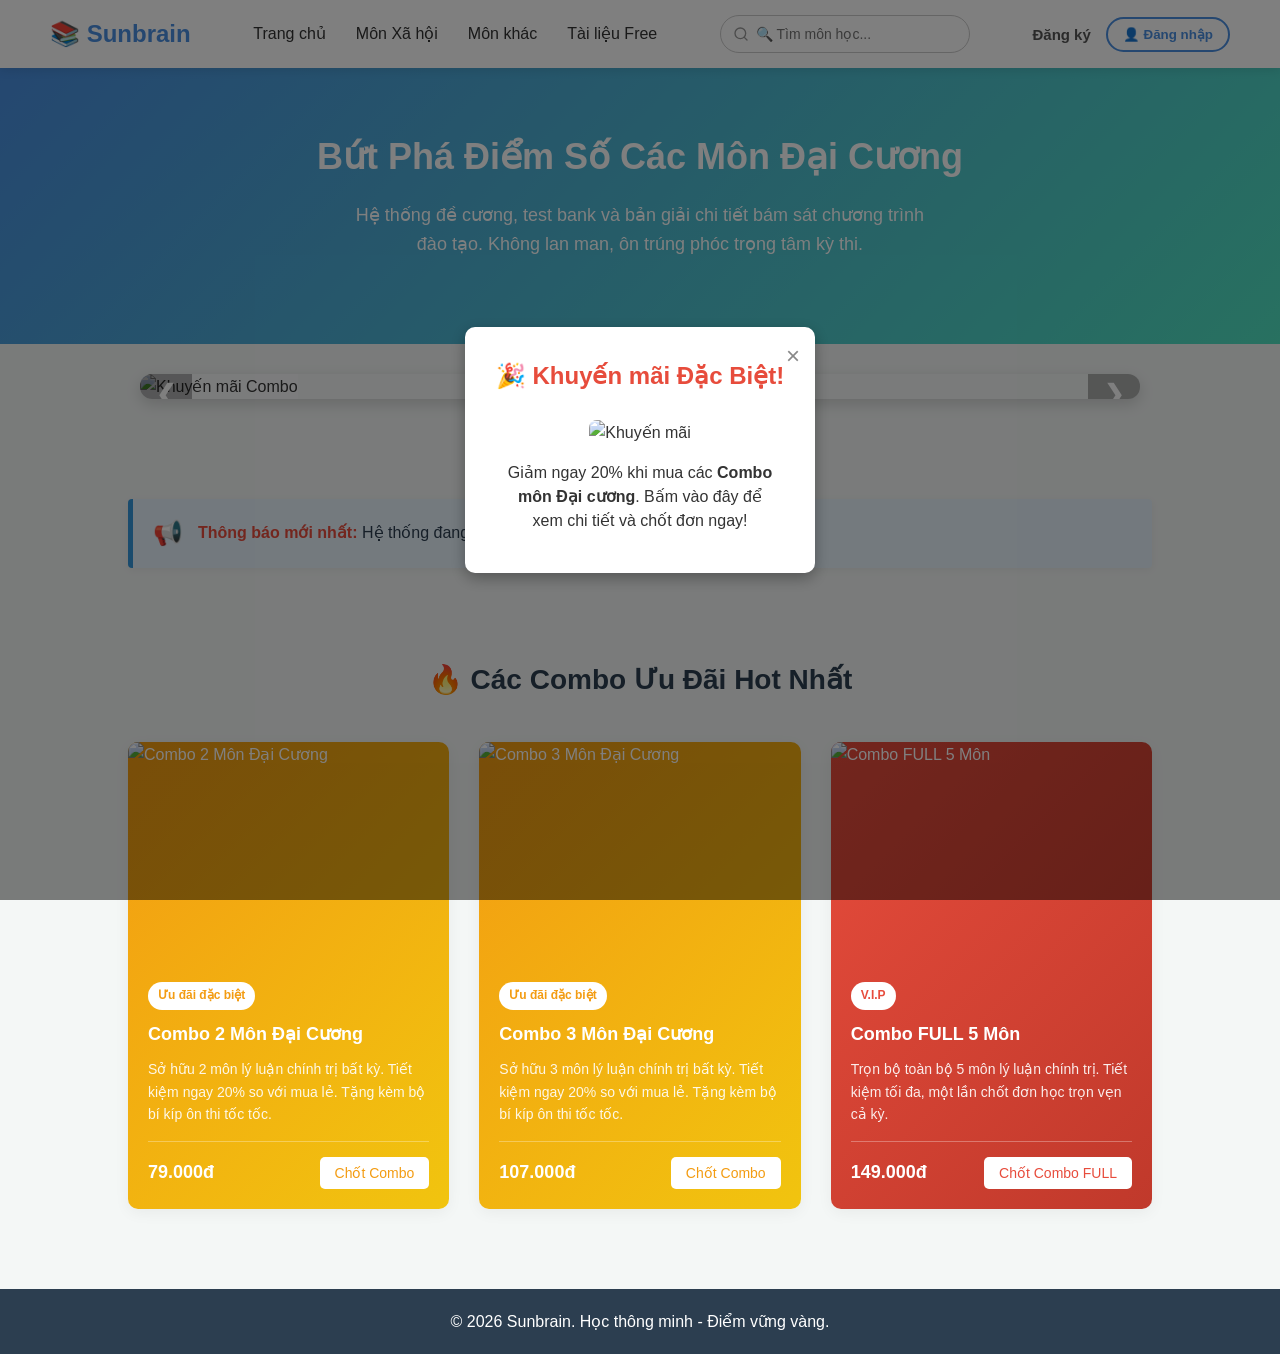
==== commit 4ea15a04: "Add files via upload" ====
--- a/index.html
+++ b/index.html
@@ -8,9 +8,7 @@
 </head>
 <body>
 
-    <!-- ========================================== -->
     <!-- THANH ĐIỀU HƯỚNG (NAVBAR) -->
-    <!-- ========================================== -->
     <nav class="navbar">
         <div class="nav-logo" style="cursor: pointer;" onclick="showSection('homeSection')">
             <h2 style="color: var(--primary-color, #2e8b57); margin: 0;">📚 Sunbrain</h2>
@@ -33,45 +31,35 @@
         </div>
     </nav>
 
-    <!-- ========================================== -->
     <!-- 1. TRANG CHỦ -->
-    <!-- ========================================== -->
     <div id="homeSection">
         <section class="hero">
             <h1>Bứt Phá Điểm Số Các Môn Đại Cương</h1>
             <p>Hệ thống đề cương, test bank và bản giải chi tiết bám sát chương trình đào tạo. Không lan man, ôn trúng phóc trọng tâm kỳ thi.</p>
         </section>
 
-        <!-- ========================================== -->
-        <!-- BANNER QUẢNG CÁO TỰ CHUYỂN (SLIDER) -->
-        <!-- ========================================== -->
+        <!-- BANNER SLIDER -->
         <div class="slider-wrapper">
-            <!-- Nút điều hướng Trái/Phải -->
             <button class="slider-btn prev-btn" onclick="changeSlide(-1)">&#10094;</button>
             <button class="slider-btn next-btn" onclick="changeSlide(1)">&#10095;</button>
 
-            <!-- Các Khung ảnh (Slides) -->
             <div class="slides-container">
-                <!-- Slide 1 (Bấm vào sẽ sang trang Môn Xã Hội) -->
                 <div class="slide fade" onclick="showSection('socialSection')">
                     <img src="combo.png" alt="Khuyến mãi Combo">
                     <div class="slide-text">Giảm 20% khi mua Combo 3 Môn Đại Cương</div>
                 </div>
                 
-                <!-- Slide 2 -->
                 <div class="slide fade" onclick="showSection('socialSection')">
                     <img src="triết.png" alt="Triết học Mác Lênin">
                     <div class="slide-text">Trọn bộ đề cương Triết học mới nhất 2026</div>
                 </div>
                 
-                <!-- Slide 3 (Bấm vào sẽ sang trang Free) -->
                 <div class="slide fade" onclick="showSection('freeSection')">
                     <img src="LSĐ.png" alt="Tài liệu Free">
                     <div class="slide-text">Khám phá kho tài liệu Miễn phí</div>
                 </div>
             </div>
 
-            <!-- Các dấu chấm tròn nhỏ ở dưới đáy -->
             <div class="slider-dots">
                 <span class="dot" onclick="currentSlide(0)"></span>
                 <span class="dot" onclick="currentSlide(1)"></span>
@@ -79,9 +67,7 @@
             </div>
         </div>
 
-        <!-- ========================================== -->
         <!-- KHU VỰC THÔNG BÁO -->
-        <!-- ========================================== -->
         <div class="container">
             <div class="announcement-box">
                 <div class="announcement-icon">📢</div>
@@ -90,11 +76,10 @@
                 </div>
             </div>
         </div>
-        <!-- ========================================== -->
-
+
+        <!-- COMBO KHUYẾN MÃI -->
         <div class="container">
             <h2 class="section-title">🔥 Các Combo Ưu Đãi Hot Nhất</h2>
-                <!-- Banner Khuyến mãi / Combo -->
                 <div class="grid">
                     <div class="card" style="background: linear-gradient(135deg, #f39c12, #f1c40f); color: white;">
                         <div class="card-img" style="background: transparent; color: white;"><img src="combo.png" alt="Combo 2 Môn Đại Cương"></div>
@@ -121,18 +106,28 @@
                             </div>
                         </div>
                     </div>
-                </div>
-        </div>
-    </div>
-
-    <!-- ========================================== -->
+                    
+                    <div class="card" style="background: linear-gradient(135deg, #e74c3c, #c0392b); color: white;">
+                        <div class="card-img" style="background: transparent; color: white;"><img src="combo.png" alt="Combo FULL 5 Môn"></div>
+                        <div class="card-content">
+                            <span class="tag" style="background: white; color: #e74c3c;">V.I.P</span>
+                            <h3 class="card-title" style="color: white;">Combo FULL 5 Môn</h3>
+                            <p class="card-desc" style="color: rgba(255,255,255,0.9);">Trọn bộ toàn bộ 5 môn lý luận chính trị. Tiết kiệm tối đa, một lần chốt đơn học trọn vẹn cả kỳ.</p>
+                            <div class="price-row" style="border-top-color: rgba(255,255,255,0.3);">
+                                <span class="price" style="color: white;">149.000đ</span>
+                                <button class="buy-btn" style="background: white; color: #e74c3c;" onclick="thanhToan('Combo 5 Môn')">Chốt Combo FULL</button>
+                            </div>
+                        </div>
+                    </div>
+                </div>
+        </div>
+    </div>
+
     <!-- 2. TRANG MÔN XÃ HỘI -->
-    <!-- ========================================== -->
     <div id="socialSection" style="display: none;">
         <div class="container">
             <h2 class="section-title">📚 Trọn Bộ Tài Liệu Lý Luận Chính Trị</h2>
             <div class="grid">
-                <!-- Sản phẩm 1 -->
                 <div class="card">
                     <div class="card-img"><img src="triết.png" alt="Triết học Mác - Lênin"></div>
                     <div class="card-content">
@@ -146,7 +141,6 @@
                     </div>
                 </div>
 
-                <!-- Sản phẩm 2 -->
                 <div class="card">
                     <div class="card-img"><img src="ktct.png" alt="Kinh tế Chính trị Mác - Lênin"></div>
                     <div class="card-content">
@@ -160,7 +154,6 @@
                     </div>
                 </div>
 
-                <!-- Sản phẩm 3 -->
                 <div class="card">
                     <div class="card-img"><img src="CNXH.png" alt="Chủ nghĩa Xã hội Khoa học"></div>
                     <div class="card-content">
@@ -174,7 +167,6 @@
                     </div>
                 </div>
 
-                <!-- Sản phẩm 4 -->
                 <div class="card">
                     <div class="card-img"><img src="tthcm.png" alt="Tư tưởng Hồ Chí Minh"></div>
                     <div class="card-content">
@@ -188,7 +180,6 @@
                     </div>
                 </div>
 
-                <!-- Sản phẩm 5 -->
                 <div class="card">
                     <div class="card-img"><img src="LSĐ.png" alt="Lịch sử Đảng Cộng sản VN"></div>
                     <div class="card-content">
@@ -205,9 +196,7 @@
         </div>
     </div>
 
-    <!-- ========================================== -->
     <!-- 3. TRANG MÔN KHÁC -->
-    <!-- ========================================== -->
     <div id="otherSection" style="display: none;">
         <div class="container" style="padding: 100px 20px; text-align: center;">
             <h2>⏳ Các môn học khác</h2>
@@ -215,9 +204,7 @@
         </div>
     </div>
 
-    <!-- ========================================== -->
     <!-- 4. TRANG TÀI LIỆU FREE -->
-    <!-- ========================================== -->
     <div id="freeSection" style="display: none;">
         <div class="container" style="padding: 100px 20px; text-align: center;">
             <h2>🎁 Tài liệu Miễn phí</h2>
@@ -225,9 +212,7 @@
         </div>
     </div>
 
-    <!-- ========================================== -->
     <!-- GIAO DIỆN TÀI KHOẢN -->
-    <!-- ========================================== -->
     <div class="container" id="profileSection" style="display: none;">
         <h2 class="section-title">👤 Thông tin tài khoản</h2>
         <div class="profile-card">
@@ -246,9 +231,7 @@
         <p>© 2026 Sunbrain. Học thông minh - Điểm vững vàng.</p>
     </footer>
 
-    <!-- ========================================== -->
-    <!-- KHUNG THÔNG BÁO POPUP KHI VỪA VÀO WEB -->
-    <!-- ========================================== -->
+    <!-- KHUNG THÔNG BÁO POPUP -->
     <div id="welcomePopup" class="modal">
         <div class="modal-content" style="text-align: center; max-width: 450px;">
             <span class="close-btn" onclick="closePopup()">&times;</span>
@@ -262,7 +245,7 @@
         </div>
     </div>
 
-    <!-- Khung Modal Đăng nhập / Đăng ký -->
+    <!-- KHUNG ĐĂNG NHẬP / ĐĂNG KÝ -->
     <div id="loginModal" class="modal">
         <div class="modal-content">
             <span class="close-btn" onclick="closeLoginModal()">&times;</span>
@@ -300,6 +283,26 @@
         </div>
     </div>
 
+    <!-- KHUNG CHỌN MÔN CHO COMBO -->
+    <div id="comboModal" class="modal">
+        <div class="modal-content">
+            <span class="close-btn" onclick="closeComboModal()">&times;</span>
+            <h2 id="comboTitle" style="color: var(--primary-color);">Chọn môn học</h2>
+            <p id="comboDesc" style="margin-bottom: 15px; color: #666; font-size: 14px;"></p>
+            
+            <form id="comboForm">
+                <div style="text-align: left; margin-bottom: 20px; line-height: 2.2; font-size: 15px;">
+                    <label><input type="checkbox" name="subject" value="Triết học"> Triết học Mác - Lênin</label><br>
+                    <label><input type="checkbox" name="subject" value="Kinh tế Chính trị"> Kinh tế Chính trị Mác - Lênin</label><br>
+                    <label><input type="checkbox" name="subject" value="Chủ nghĩa Xã hội Khoa học"> Chủ nghĩa Xã hội Khoa học</label><br>
+                    <label><input type="checkbox" name="subject" value="Tư tưởng Hồ Chí Minh"> Tư tưởng Hồ Chí Minh</label><br>
+                    <label><input type="checkbox" name="subject" value="Lịch sử Đảng"> Lịch sử Đảng Cộng sản VN</label><br>
+                </div>
+                <button type="button" class="submit-btn" onclick="xacNhanChonCombo()">Tiếp tục thanh toán</button>
+            </form>
+        </div>
+    </div>
+
     <script src="script.js"></script>
 </body>
 </html>
--- a/style.css
+++ b/style.css
@@ -478,7 +478,91 @@
     margin-bottom: 10px;
     border-radius: 4px;
 }
-
+/* ==========================================
+   CSS RESPONSIVE (TƯƠNG THÍCH ĐIỆN THOẠI & TABLET)
+   ========================================== */
+
+/* Chỉ áp dụng các lệnh này khi màn hình nhỏ hơn 768px (Điện thoại/Tablet nhỏ) */
+@media screen and (max-width: 768px) {
+    
+    /* 1. Thanh Menu (Navbar) dồn thành cột dọc */
+    .navbar {
+        flex-direction: column;
+        padding: 15px;
+        gap: 15px;
+    }
+    .nav-links {
+        flex-wrap: wrap;
+        justify-content: center;
+        gap: 15px;
+    }
+    .search-container input {
+        width: 100%;
+        max-width: 300px;
+    }
+    .search-container input:focus {
+        width: 100%;
+    }
+
+    /* 2. Thu nhỏ chữ ở phần Giới thiệu (Hero) */
+    .hero {
+        padding: 40px 15px;
+    }
+    .hero h1 {
+        font-size: 26px;
+    }
+    .hero p {
+        font-size: 15px;
+    }
+
+    /* 3. Thu nhỏ khoảng cách hai bên lề */
+    .container {
+        padding: 30px 15px;
+    }
+    
+    /* 4. Ép danh sách sản phẩm hiển thị 1 cột duy nhất */
+    .grid {
+        grid-template-columns: 1fr;
+        gap: 20px;
+    }
+
+    /* 5. Căn chỉnh Banner Slider cho điện thoại */
+    .slide img {
+        height: 220px; /* Giảm chiều cao banner để không chiếm hết màn hình */
+    }
+    .slide-text {
+        font-size: 14px;
+        bottom: 25px;
+        width: 90%;
+        text-align: center;
+        padding: 8px 10px;
+    }
+    .slider-btn {
+        padding: 10px;
+        font-size: 18px;
+    }
+
+    /* 6. Hộp thông báo (Announcement) */
+    .announcement-box {
+        flex-direction: column;
+        text-align: center;
+        padding: 15px;
+    }
+    .announcement-icon {
+        margin-right: 0;
+        margin-bottom: 10px;
+    }
+
+    /* 7. Thu gọn Form Đăng nhập và Khung thông tin cá nhân */
+    .modal-content {
+        width: 90%;
+        padding: 20px;
+    }
+    .profile-card {
+        padding: 20px;
+        width: 100%;
+    }
+}
 /* ==========================================
    FOOTER
    ========================================== */
@@ -488,4 +572,4 @@
     background: #2c3e50; 
     color: white; 
     margin-top: 40px; 
-}+}
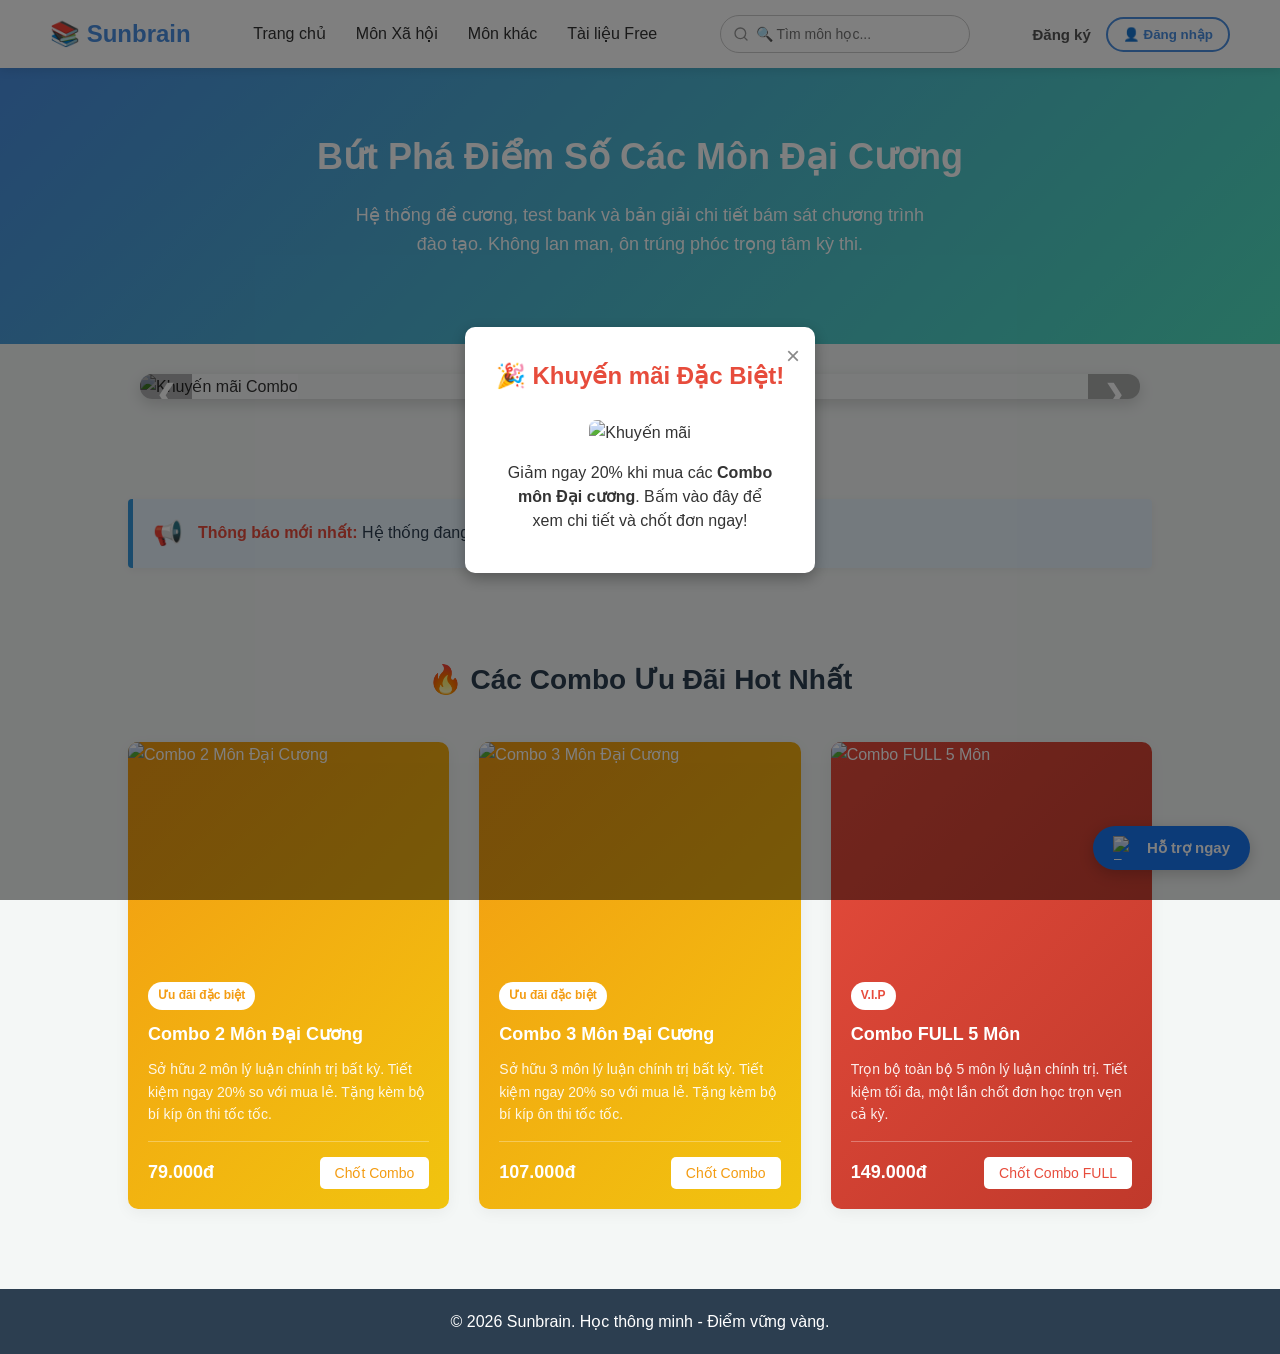
==== commit 2e599bcb: "Add files via upload" ====
--- a/index.html
+++ b/index.html
@@ -304,5 +304,13 @@
     </div>
 
     <script src="script.js"></script>
+    <!-- ========================================== -->
+    <!-- NÚT LIÊN HỆ CHĂM SÓC KHÁCH HÀNG THẢ NỔI -->
+    <!-- ========================================== -->
+    <a href="https://www.facebook.com/profile.php?id=61593378875614" target="_blank" class="floating-contact">
+        <!-- Logo Facebook thu nhỏ -->
+        <img src="https://upload.wikimedia.org/wikipedia/commons/b/b8/2021_Facebook_icon.svg" alt="Facebook Icon">
+        <span>Hỗ trợ ngay</span>
+    </a>
 </body>
 </html>
--- a/style.css
+++ b/style.css
@@ -564,6 +564,51 @@
     }
 }
 /* ==========================================
+   CSS CHO NÚT LIÊN HỆ THẢ NỔI
+   ========================================== */
+.floating-contact {
+    position: fixed;
+    bottom: 30px;
+    right: 30px;
+    background-color: #1877f2; /* Màu xanh đặc trưng của Facebook */
+    color: white;
+    display: flex;
+    align-items: center;
+    gap: 10px;
+    padding: 10px 20px;
+    border-radius: 50px; /* Bo cong hoàn toàn thành hình hạt đậu */
+    text-decoration: none;
+    box-shadow: 0 4px 15px rgba(0,0,0,0.2);
+    z-index: 1500; /* Đảm bảo luôn nằm trên cùng */
+    font-weight: bold;
+    font-size: 15px;
+    transition: transform 0.3s ease, box-shadow 0.3s ease;
+}
+
+/* Hiệu ứng nảy lên khi đưa chuột vào */
+.floating-contact:hover {
+    transform: translateY(-5px);
+    box-shadow: 0 6px 20px rgba(0,0,0,0.3);
+}
+
+.floating-contact img {
+    width: 24px;
+    height: 24px;
+}
+
+/* Tự động thu gọn thành hình tròn nhỏ gọn trên màn hình điện thoại */
+@media screen and (max-width: 768px) {
+    .floating-contact span {
+        display: none; /* Giấu chữ đi */
+    }
+    .floating-contact {
+        padding: 12px;
+        border-radius: 50%; /* Trở thành hình tròn */
+        bottom: 20px;
+        right: 20px;
+    }
+}
+/* ==========================================
    FOOTER
    ========================================== */
 footer { 
